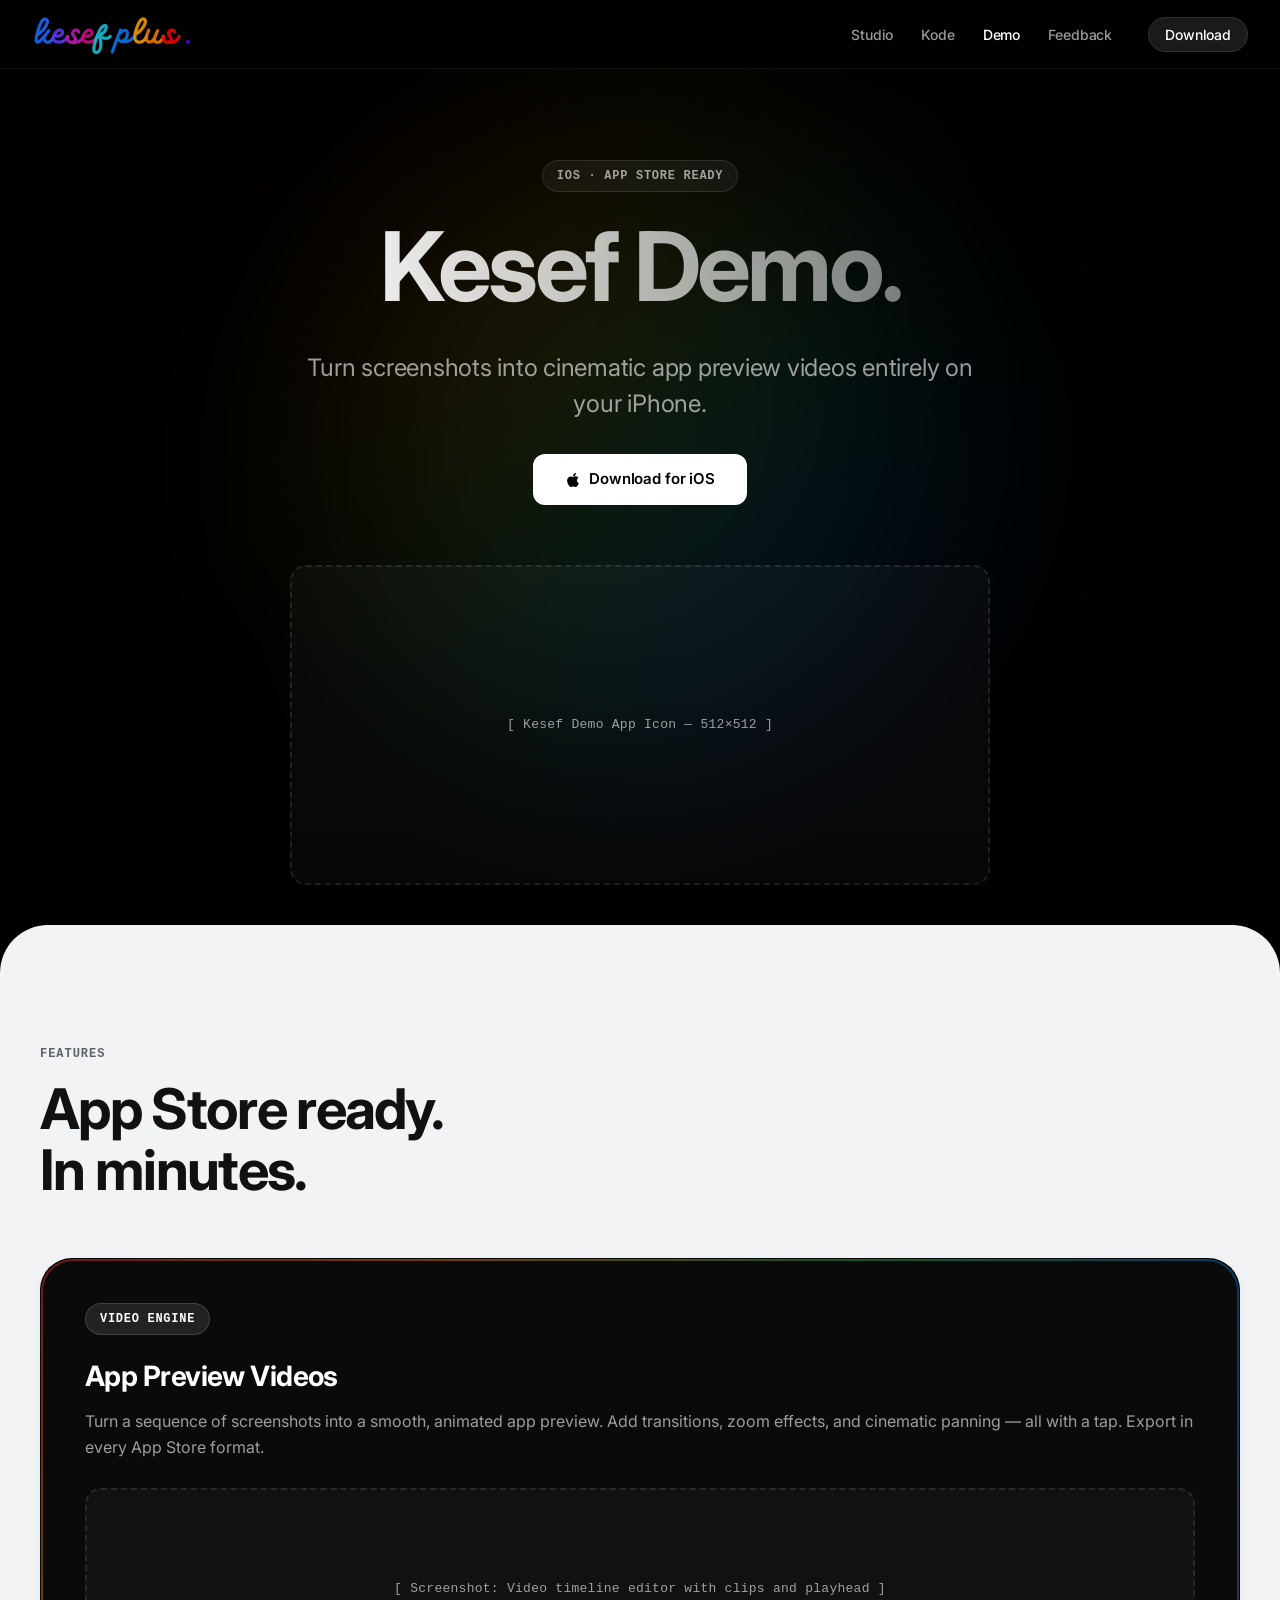
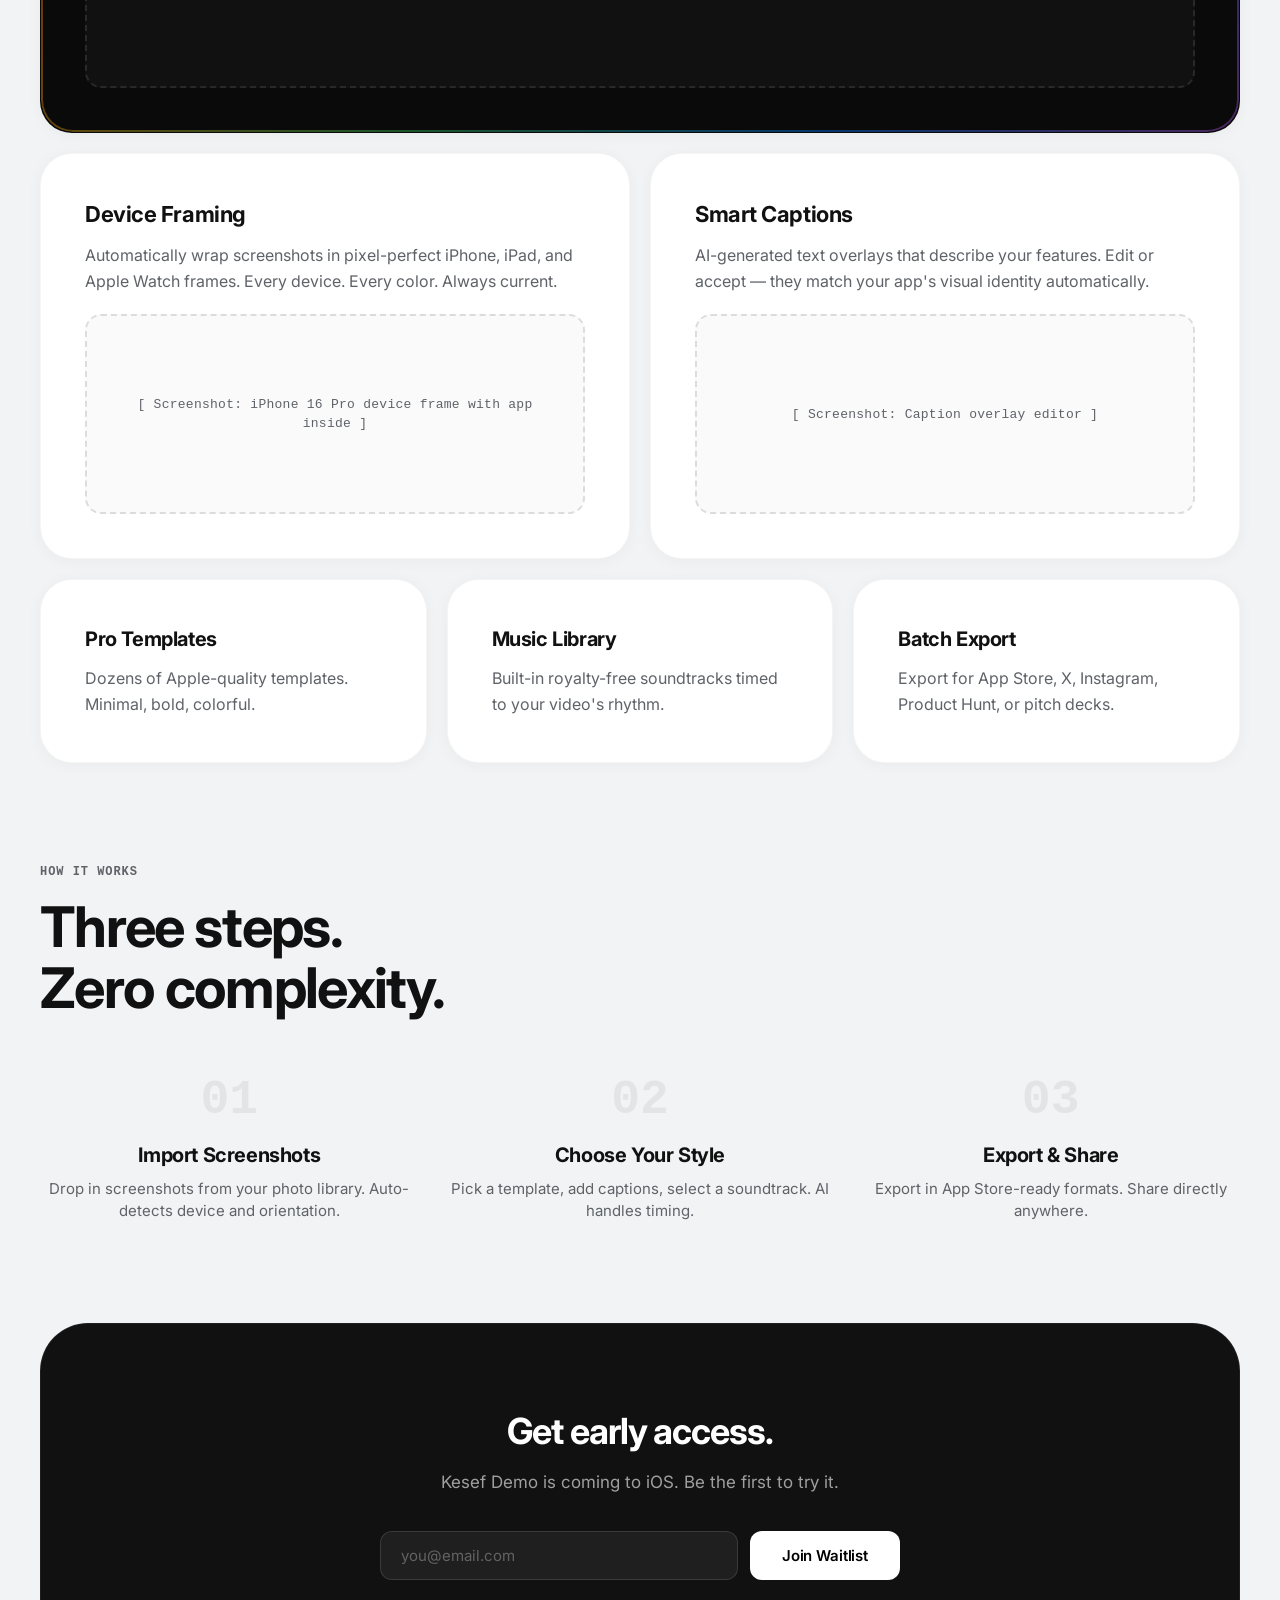
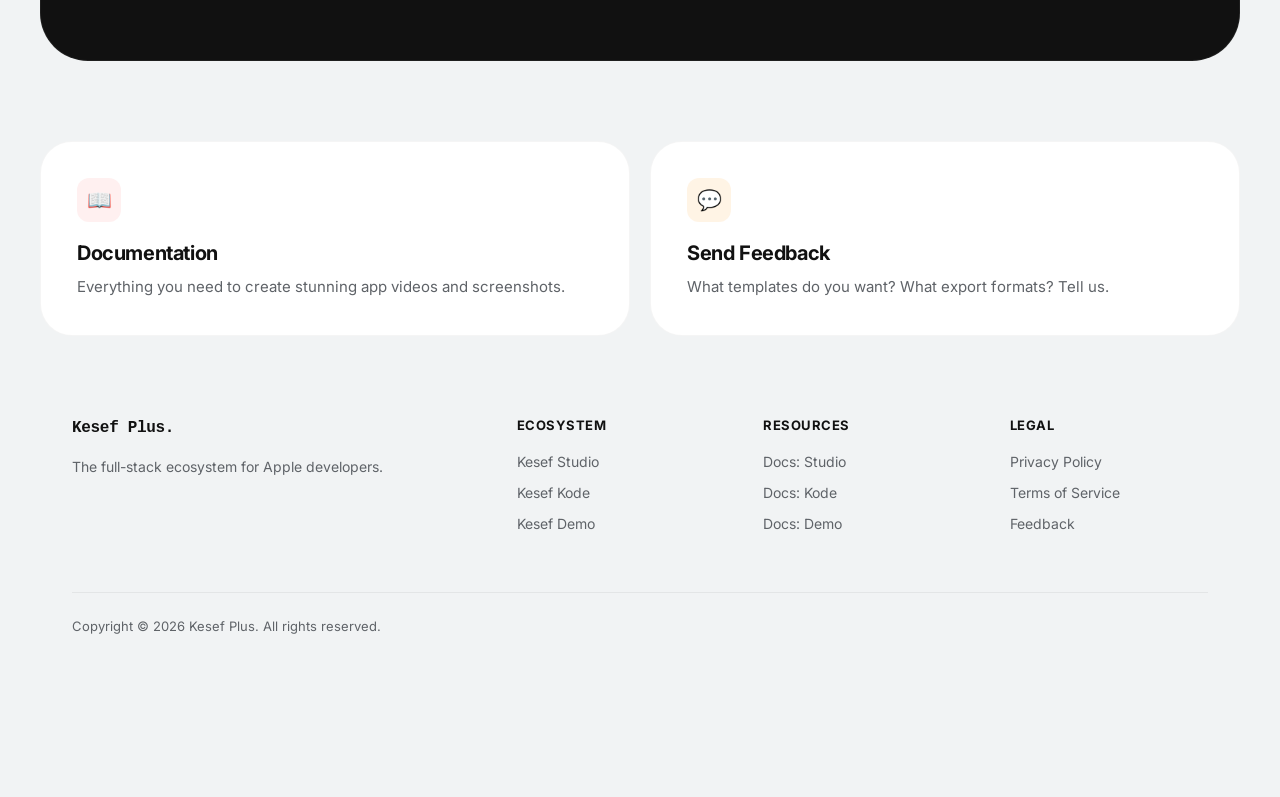
==== demo.html @ d9fb3b8f "Production release: Antigravity design system, mobile responsive, secure" ====
<!DOCTYPE html>
<html lang="en">
<head>
  <meta charset="UTF-8" />
  <meta name="viewport" content="width=device-width, initial-scale=1.0" />
  <title>Kesef Demo — Turn Screenshots into Cinematic App Videos</title>
  <meta name="description" content="Kesef Demo: Create stunning app preview videos and marketing assets from screenshots, entirely on your iPhone." />
  <link rel="preconnect" href="https://fonts.googleapis.com" />
  <link rel="preconnect" href="https://fonts.gstatic.com" crossorigin />
  <link href="https://fonts.googleapis.com/css2?family=Inter:wght@400;500;600;700&display=swap" rel="stylesheet" />
  <link rel="stylesheet" href="antigravity.css" />
</head>
<body>

  <div id="glow-container"><div id="glow-orb"></div></div>

  <nav class="ag-nav">
    <a href="index.html" class="ag-nav-logo" style="display:flex; align-items:center;">
      <img src="assets/logo-kesef-plus.png" alt="Kesef Plus" class="ag-logo-img" />
    </a>
    <ul class="ag-nav-links">
      <li><a href="studio.html">Studio</a></li>
      <li><a href="kode.html">Kode</a></li>
      <li><a href="demo.html" class="active">Demo</a></li>
      <li><a href="feedback.html">Feedback</a></li>
      <li><a href="download.html" class="ag-nav-pill">Download</a></li>
    </ul>
  </nav>

  <main>
    <section class="ag-hero">
      <div class="ag-hero-content">
        <div class="ag-badge">iOS · App Store Ready</div>
        <h1 class="ag-headline ag-shimmer-text">Kesef Demo.</h1>
        <h2 class="ag-subheadline mx-auto">Turn screenshots into cinematic app preview videos entirely on your iPhone.</h2>
        <a href="download.html" class="ag-btn" style="margin-top: 32px; display: inline-flex; align-items: center; text-decoration: none;">
          <svg viewBox="0 0 384 512" width="16" height="16" fill="currentColor" style="margin-right: 8px;"><path d="M318.7 268.7c-.2-36.7 16.4-64.4 50-84.8-18.8-26.9-47.2-41.7-84.7-44.6-35.5-2.8-74.3 20.7-88.5 20.7-15 0-49.4-19.7-76.4-19.7C63.3 141.2 4 184.8 4 273.5q0 39.3 14.4 81.2c12.8 36.7 59 126.7 107.2 125.2 25.2-.6 43-17.9 75.8-17.9 31.8 0 48.3 17.9 76.4 17.9 48.6-.7 90.4-82.5 102.6-119.3-65.2-30.7-61.7-90-61.7-91.9zm-56.6-164.2c27.3-32.4 24.8-61.9 24-72.5-24.1 1.4-52 16.4-67.9 34.9-17.5 19.8-27.8 44.3-25.6 71.9 26.1 2 49.9-11.4 69.5-34.3z"/></svg>
          Download for iOS
        </a>
        <div class="ag-placeholder ag-placeholder-dark ag-placeholder-lg" style="max-width: 700px; margin: 60px auto 0;">
          [ Kesef Demo App Icon — 512×512 ]
        </div>
      </div>
    </section>

    <div class="ag-section-wrapper">
      <div class="ag-layer">
        <div class="ag-container">

          <span class="ag-label" style="color: var(--ag-text-dark-secondary);">Features</span>
          <h2 class="ag-headline-md" style="color: var(--ag-text-dark-primary);">App Store ready.<br>In minutes.</h2>

          <div class="ag-bento-grid">
            <div class="ag-bento-card ag-bento-featured reveal">
              <div class="ag-badge ag-badge-dark" style="color:#fff; background:rgba(255,255,255,0.1); border-color:rgba(255,255,255,0.15); width:fit-content; margin-bottom:20px;">Video Engine</div>
              <h3 class="ag-card-title">App Preview Videos</h3>
              <p class="ag-card-desc">Turn a sequence of screenshots into a smooth, animated app preview. Add transitions, zoom effects, and cinematic panning — all with a tap. Export in every App Store format.</p>
              <div class="ag-placeholder ag-placeholder-dark" style="margin-top: 28px;">
                [ Screenshot: Video timeline editor with clips and playhead ]
              </div>
            </div>

            <div class="ag-bento-card ag-bento-half reveal stagger-1">
              <h3 class="ag-card-title" style="font-size: 22px;">Device Framing</h3>
              <p class="ag-card-desc">Automatically wrap screenshots in pixel-perfect iPhone, iPad, and Apple Watch frames. Every device. Every color. Always current.</p>
              <div class="ag-placeholder" style="margin-top: 20px;">
                [ Screenshot: iPhone 16 Pro device frame with app inside ]
              </div>
            </div>

            <div class="ag-bento-card ag-bento-half reveal stagger-2">
              <h3 class="ag-card-title" style="font-size: 22px;">Smart Captions</h3>
              <p class="ag-card-desc">AI-generated text overlays that describe your features. Edit or accept — they match your app's visual identity automatically.</p>
              <div class="ag-placeholder" style="margin-top: 20px;">
                [ Screenshot: Caption overlay editor ]
              </div>
            </div>

            <div class="ag-bento-card ag-bento-third reveal stagger-1">
              <h3 class="ag-card-title" style="font-size: 20px;">Pro Templates</h3>
              <p class="ag-card-desc">Dozens of Apple-quality templates. Minimal, bold, colorful.</p>
            </div>
            <div class="ag-bento-card ag-bento-third reveal stagger-2">
              <h3 class="ag-card-title" style="font-size: 20px;">Music Library</h3>
              <p class="ag-card-desc">Built-in royalty-free soundtracks timed to your video's rhythm.</p>
            </div>
            <div class="ag-bento-card ag-bento-third reveal stagger-3">
              <h3 class="ag-card-title" style="font-size: 20px;">Batch Export</h3>
              <p class="ag-card-desc">Export for App Store, X, Instagram, Product Hunt, or pitch decks.</p>
            </div>
          </div>

          <!-- Workflow Steps -->
          <div style="margin-top: 100px;" class="reveal">
            <span class="ag-label" style="color: var(--ag-text-dark-secondary);">How It Works</span>
            <h2 class="ag-headline-md" style="color: var(--ag-text-dark-primary);">Three steps.<br>Zero complexity.</h2>
            <div class="ag-steps">
              <div class="ag-step reveal stagger-1">
                <div class="ag-step-num">01</div>
                <h4>Import Screenshots</h4>
                <p>Drop in screenshots from your photo library. Auto-detects device and orientation.</p>
              </div>
              <div class="ag-step reveal stagger-2">
                <div class="ag-step-num">02</div>
                <h4>Choose Your Style</h4>
                <p>Pick a template, add captions, select a soundtrack. AI handles timing.</p>
              </div>
              <div class="ag-step reveal stagger-3">
                <div class="ag-step-num">03</div>
                <h4>Export & Share</h4>
                <p>Export in App Store-ready formats. Share directly anywhere.</p>
              </div>
            </div>
          </div>

          <!-- Early Access -->
          <div class="ag-early-access reveal">
            <h3>Get early access.</h3>
            <p>Kesef Demo is coming to iOS. Be the first to try it.</p>
            <form data-early-access="demo" class="ag-form-row">
              <input type="email" class="ag-input" placeholder="you@email.com" required />
              <button type="submit" class="ag-btn">Join Waitlist</button>
            </form>
            <div class="ag-form-success">You're on the list. We'll be in touch.</div>
            <div class="ag-form-error"></div>
          </div>

          <div class="ag-resource-grid reveal" style="margin-top: 80px;">
            <a href="docs-demo.html" class="ag-resource-card">
              <div class="ag-resource-icon" style="background: rgba(255,107,107,0.1); color: var(--ag-coral);">📖</div>
              <h4>Documentation</h4>
              <p>Everything you need to create stunning app videos and screenshots.</p>
            </a>
            <a href="feedback.html" class="ag-resource-card">
              <div class="ag-resource-icon" style="background: rgba(255,149,0,0.1); color: var(--ag-orange);">💬</div>
              <h4>Send Feedback</h4>
              <p>What templates do you want? What export formats? Tell us.</p>
            </a>
          </div>

          <footer class="ag-footer">
            <div class="ag-footer-grid">
              <div class="ag-footer-col ag-footer-brand">
                <h5 style="text-transform:none; letter-spacing:-0.02em; font-size:16px; font-family:var(--font-mono);">Kesef Plus.</h5>
                <p>The full-stack ecosystem for Apple developers.</p>
              </div>
              <div class="ag-footer-col"><h5>Ecosystem</h5><a href="studio.html">Kesef Studio</a><a href="kode.html">Kesef Kode</a><a href="demo.html">Kesef Demo</a></div>
              <div class="ag-footer-col"><h5>Resources</h5><a href="docs-studio.html">Docs: Studio</a><a href="docs-kode.html">Docs: Kode</a><a href="docs-demo.html">Docs: Demo</a></div>
              <div class="ag-footer-col"><h5>Legal</h5><a href="privacy-policy.html">Privacy Policy</a><a href="terms-of-service.html">Terms of Service</a><a href="feedback.html">Feedback</a></div>
            </div>
            <div class="ag-footer-bottom">Copyright © 2026 Kesef Plus. All rights reserved.</div>
          </footer>

        </div>
      </div>
    </div>
  </main>

  <script src="antigravity-app.js" defer></script>
</body>
</html>
---- antigravity.css ----
/* ============================================================
   KESEF PLUS — ANTIGRAVITY THEME (FULL SYSTEM)
   ============================================================ */

:root {
  --ag-black: #000000;
  --ag-dark-1: #0a0a0a;
  --ag-dark-2: #111111;
  --ag-dark-3: #1a1a1a;
  --ag-light-bg: #f1f3f4;
  --ag-white: #ffffff;
  --ag-text-primary: #ffffff;
  --ag-text-secondary: rgba(255, 255, 255, 0.6);
  --ag-text-dark-primary: #111111;
  --ag-text-dark-secondary: #5f6368;
  --ag-spectrum: linear-gradient(135deg, #FF3B30, #FF9500, #34C759, #007AFF, #AF52DE);
  --ag-green: #34C759;
  --ag-purple: #AF52DE;
  --ag-coral: #FF6B6B;
  --ag-blue: #007AFF;
  --ag-orange: #FF9500;
  --radius-xl: 48px;
  --radius-lg: 32px;
  --radius-md: 16px;
  --radius-sm: 8px;
  --font-sans: 'Inter', system-ui, -apple-system, BlinkMacSystemFont, sans-serif;
  --font-mono: 'SF Mono', 'Roboto Mono', Menlo, monospace;
}

*, *::before, *::after { box-sizing: border-box; margin: 0; padding: 0; }

html { scroll-behavior: smooth; }

body {
  font-family: var(--font-sans);
  background-color: var(--ag-black);
  color: var(--ag-text-primary);
  line-height: 1.5;
  overflow-x: hidden;
  -webkit-font-smoothing: antialiased;
  -moz-osx-font-smoothing: grayscale;
}

/* ─── GLOW ORB ───────────────────────────────────────────── */
#glow-container { position: fixed; inset: 0; pointer-events: none; z-index: 0; overflow: hidden; }
#glow-orb {
  position: absolute; width: 600px; height: 600px; border-radius: 50%;
  background: var(--ag-spectrum); filter: blur(120px); opacity: 0.15;
  transform: translate(-50%, -50%); transition: opacity 0.5s ease; will-change: transform;
}

/* ─── GLOBAL NAV ─────────────────────────────────────────── */
.ag-nav {
  position: fixed; top: 0; left: 0; right: 0; z-index: 100;
  padding: 20px 32px; display: flex; justify-content: space-between; align-items: center;
  background: rgba(0,0,0,0.6); backdrop-filter: blur(20px) saturate(180%);
  -webkit-backdrop-filter: blur(20px) saturate(180%);
  border-bottom: 1px solid rgba(255,255,255,0.06);
}
@media (max-width: 768px) {
  .ag-nav { flex-direction: row; padding: 12px 16px; gap: 24px; }
}
.ag-nav-logo {
  color: white; text-decoration: none; font-weight: 700;
  font-family: var(--font-mono); letter-spacing: -0.02em; font-size: 16px;
  flex-shrink: 0;
}
.ag-logo-img {
  height: 28px; width: auto; transform: scale(3.2); transform-origin: left center;
  transition: transform 0.3s ease;
}
@media (max-width: 768px) {
  .ag-logo-img { transform: scale(2.0); }
}
.ag-nav-links { display: flex; gap: 28px; list-style: none; }
@media (max-width: 768px) {
  .ag-nav-links { 
    width: auto; flex: 1; overflow-x: auto; justify-content: flex-start; 
    padding-bottom: 4px; gap: 20px; 
    -ms-overflow-style: none; scrollbar-width: none; 
  }
  .ag-nav-links::-webkit-scrollbar { display: none; }
}
.ag-nav-links a {
  color: rgba(255,255,255,0.6); text-decoration: none; font-size: 14px;
  font-weight: 500; transition: color 0.2s; letter-spacing: -0.01em;
}
.ag-nav-links a:hover, .ag-nav-links a.active { color: #fff; }
.ag-nav-pill {
  background: rgba(255,255,255,0.1); border-radius: 100px;
  padding: 8px 16px; border: 1px solid rgba(255,255,255,0.1);
  color: #fff !important; margin-left: 8px; transition: background 0.2s, transform 0.2s;
}
.ag-nav-pill:hover {
  background: rgba(255,255,255,0.2); transform: scale(1.02);
}

/* ─── TYPOGRAPHY ─────────────────────────────────────────── */
.ag-headline {
  font-size: clamp(48px, 8vw, 96px); font-weight: 700;
  letter-spacing: -0.04em; line-height: 1.05; margin-bottom: 24px;
}
.ag-headline-md {
  font-size: clamp(32px, 5vw, 56px); font-weight: 700;
  letter-spacing: -0.03em; line-height: 1.1; margin-bottom: 20px;
}
.ag-subheadline {
  font-size: clamp(18px, 2.5vw, 24px); font-weight: 400;
  color: var(--ag-text-secondary); letter-spacing: -0.01em; max-width: 700px;
}
.ag-body { font-size: 17px; line-height: 1.7; color: var(--ag-text-secondary); max-width: 640px; }
.ag-label {
  font-family: var(--font-mono); font-size: 12px; font-weight: 600;
  letter-spacing: 0.08em; text-transform: uppercase; color: var(--ag-text-secondary);
  margin-bottom: 16px; display: block;
}

/* ─── SHIMMER TEXT ────────────────────────────────────────── */
.ag-shimmer-text {
  background: linear-gradient(90deg, #fff 0%, rgba(255,255,255,0.4) 50%, #fff 100%);
  background-size: 200% auto; color: transparent;
  -webkit-background-clip: text; background-clip: text;
  animation: shimmer 4s linear infinite;
  padding-bottom: 0.1em;
}

/* ─── TYPEWRITER ─────────────────────────────────────────── */
.ag-typewriter { overflow: hidden; white-space: nowrap; border-right: 2px solid rgba(255,255,255,0.6); width: 0; }
.ag-typewriter.typing { animation: typewriter 2s steps(40) forwards, blink 0.7s step-end infinite; }
.ag-typewriter.done { border-right: none; }

/* ─── HERO ───────────────────────────────────────────────── */
.ag-hero {
  position: relative; min-height: 100vh; display: flex; flex-direction: column;
  justify-content: center; align-items: center; text-align: center;
  padding: 160px 24px 120px; z-index: 10;
}
@media (max-width: 768px) {
  .ag-hero { padding: 120px 20px 80px; min-height: 80vh; }
}
.ag-hero-content {
  position: relative; z-index: 2; opacity: 0; transform: translateY(30px);
  animation: slideUpFade 1s cubic-bezier(0.16, 1, 0.3, 1) 0.2s forwards;
}

/* ─── BADGE ──────────────────────────────────────────────── */
.ag-badge {
  font-family: var(--font-mono); font-size: 12px; font-weight: 600;
  letter-spacing: 0.06em; text-transform: uppercase; padding: 6px 14px;
  border-radius: 100px; background: rgba(255,255,255,0.05);
  border: 1px solid rgba(255,255,255,0.1); display: inline-block;
  margin-bottom: 24px; color: var(--ag-text-secondary); backdrop-filter: blur(10px);
}
.ag-badge-dark {
  background: rgba(0,0,0,0.05); border-color: rgba(0,0,0,0.1);
  color: var(--ag-text-dark-secondary);
}

/* ─── SCROLLING LAYERS ───────────────────────────────────── */
.ag-section-wrapper { position: relative; z-index: 20; }
.ag-layer {
  position: relative; background: var(--ag-light-bg);
  border-radius: var(--radius-xl) var(--radius-xl) 0 0;
  padding: 120px 24px; color: var(--ag-text-dark-primary);
  box-shadow: 0 -20px 60px rgba(0,0,0,0.5); margin-top: -80px; min-height: 60vh;
}
@media (max-width: 768px) {
  .ag-layer { padding: 60px 20px; border-radius: var(--radius-lg) var(--radius-lg) 0 0; margin-top: -40px; }
}
.ag-container { max-width: 1200px; margin: 0 auto; }

/* ─── BENTO GRID ─────────────────────────────────────────── */
.ag-bento-grid { display: grid; grid-template-columns: repeat(12, 1fr); gap: 20px; margin-top: 56px; }
.ag-bento-card {
  background: var(--ag-white); border-radius: var(--radius-lg); padding: 44px;
  display: flex; flex-direction: column; position: relative; overflow: hidden;
  transition: transform 0.4s cubic-bezier(0.16,1,0.3,1), box-shadow 0.4s ease;
  box-shadow: 0 2px 16px rgba(0,0,0,0.04); border: 1px solid rgba(0,0,0,0.04);
}
.ag-bento-card:hover { transform: translateY(-6px); box-shadow: 0 16px 40px rgba(0,0,0,0.08); }
.ag-bento-featured {
  grid-column: span 12; background: var(--ag-dark-1); color: var(--ag-text-primary);
}
.ag-bento-featured::before {
  content: ''; position: absolute; inset: 0; border-radius: var(--radius-lg);
  padding: 2px; background: var(--ag-spectrum);
  -webkit-mask: linear-gradient(#fff 0 0) content-box, linear-gradient(#fff 0 0);
  -webkit-mask-composite: xor; mask-composite: exclude;
  pointer-events: none; opacity: 0.4; transition: opacity 0.4s ease;
}
.ag-bento-featured:hover::before { opacity: 1; }
.ag-bento-half { grid-column: span 6; }
.ag-bento-third { grid-column: span 4; }
@media (max-width: 900px) { .ag-bento-half, .ag-bento-third { grid-column: span 12; } }
.ag-card-title { font-size: 28px; font-weight: 700; letter-spacing: -0.02em; margin-bottom: 12px; }
.ag-card-desc { font-size: 16px; color: var(--ag-text-dark-secondary); line-height: 1.6; }
.ag-bento-featured .ag-card-desc { color: var(--ag-text-secondary); }

/* ─── IMAGE PLACEHOLDERS ─────────────────────────────────── */
.ag-placeholder {
  display: flex; align-items: center; justify-content: center;
  border: 2px dashed rgba(0,0,0,0.12); border-radius: var(--radius-md);
  background: rgba(0,0,0,0.02); min-height: 200px; margin-top: 24px;
  font-family: var(--font-mono); font-size: 13px; color: var(--ag-text-dark-secondary);
  letter-spacing: 0.02em; padding: 24px; text-align: center;
}
.ag-placeholder-dark {
  border-color: rgba(255,255,255,0.1); background: rgba(255,255,255,0.03);
  color: var(--ag-text-secondary);
}
.ag-placeholder-lg { min-height: 320px; }
.ag-placeholder-sm { min-height: 120px; }

/* ─── TECH SECTION (TERMINAL) ────────────────────────────── */
.ag-tech-section {
  background: var(--ag-dark-2); border-radius: var(--radius-xl);
  padding: 72px 44px; margin-top: 100px; color: var(--ag-text-primary);
  font-family: var(--font-mono);
}
.ag-terminal-header { display: flex; gap: 8px; margin-bottom: 28px; }
.ag-dot { width: 12px; height: 12px; border-radius: 50%; }
.ag-dot.red { background: #FF3B30; }
.ag-dot.yellow { background: #FFCC00; }
.ag-dot.green { background: #34C759; }
.ag-tech-grid { display: grid; grid-template-columns: repeat(3, 1fr); gap: 28px; }
@media (max-width: 768px) { .ag-tech-grid { grid-template-columns: 1fr; } }
.ag-tech-item h4 { font-size: 13px; color: var(--ag-green); margin-bottom: 10px; }
.ag-tech-item p { font-size: 14px; color: var(--ag-text-secondary); line-height: 1.6; font-family: var(--font-sans); }

/* ─── EARLY ACCESS FORM ──────────────────────────────────── */
.ag-early-access {
  background: var(--ag-dark-2); border-radius: var(--radius-xl);
  padding: 80px 44px; margin-top: 100px; text-align: center;
  border: 1px solid rgba(255,255,255,0.06);
}
.ag-early-access h3 { font-size: 36px; font-weight: 700; letter-spacing: -0.03em; color: #fff; margin-bottom: 12px; }
.ag-early-access p { font-size: 17px; color: var(--ag-text-secondary); margin-bottom: 36px; max-width: 500px; margin-inline: auto; }
.ag-form-row {
  display: flex; gap: 12px; max-width: 520px; margin: 0 auto;
  flex-wrap: wrap; justify-content: center;
}
.ag-input {
  flex: 1; min-width: 240px; padding: 14px 20px; border-radius: 12px;
  border: 1px solid rgba(255,255,255,0.12); background: rgba(255,255,255,0.06);
  color: #fff; font-size: 15px; font-family: var(--font-sans);
  outline: none; transition: border-color 0.2s, background 0.2s;
}
.ag-input::placeholder { color: rgba(255,255,255,0.3); }
.ag-input:focus { border-color: rgba(255,255,255,0.3); background: rgba(255,255,255,0.1); }
.ag-btn {
  padding: 14px 32px; border-radius: 12px; border: none;
  background: #fff; color: #000; font-size: 15px; font-weight: 600;
  font-family: var(--font-sans); cursor: pointer; transition: all 0.2s;
  letter-spacing: -0.01em; white-space: nowrap;
}
.ag-btn:hover { background: #e8e8e8; transform: translateY(-1px); }
.ag-btn:active { transform: translateY(0); }
.ag-btn-outline {
  background: transparent; color: #fff;
  border: 1px solid rgba(255,255,255,0.2);
}
.ag-btn-outline:hover { background: rgba(255,255,255,0.08); border-color: rgba(255,255,255,0.4); }
.ag-form-success {
  display: none; color: var(--ag-green); font-weight: 600;
  font-size: 15px; margin-top: 16px;
}
.ag-form-success.visible { display: block; animation: slideUpFade 0.5s ease forwards; }
.ag-form-error { display: none; color: var(--ag-coral); font-size: 14px; margin-top: 12px; }
.ag-form-error.visible { display: block; }

/* ─── RESOURCE CARDS (Docs / Feedback links) ─────────────── */
.ag-resource-grid { display: grid; grid-template-columns: repeat(auto-fit, minmax(280px, 1fr)); gap: 20px; margin-top: 56px; }
.ag-resource-card {
  background: var(--ag-white); border-radius: var(--radius-lg); padding: 36px;
  text-decoration: none; color: inherit; border: 1px solid rgba(0,0,0,0.04);
  transition: transform 0.3s ease, box-shadow 0.3s ease;
}
.ag-resource-card:hover { transform: translateY(-4px); box-shadow: 0 12px 32px rgba(0,0,0,0.06); }
.ag-resource-card h4 { font-size: 20px; font-weight: 700; letter-spacing: -0.02em; margin-bottom: 8px; color: var(--ag-text-dark-primary); }
.ag-resource-card p { font-size: 15px; color: var(--ag-text-dark-secondary); line-height: 1.5; }
.ag-resource-icon {
  width: 44px; height: 44px; border-radius: 12px; display: flex;
  align-items: center; justify-content: center; margin-bottom: 16px; font-size: 20px;
}

/* ─── CODE SPLIT (Kode page) ─────────────────────────────── */
.ag-code-split {
  display: grid; grid-template-columns: 1fr 1fr; gap: 2px;
  background: rgba(255,255,255,0.06); border-radius: var(--radius-lg);
  overflow: hidden; margin-top: 60px;
}
@media (max-width: 768px) { .ag-code-split { grid-template-columns: 1fr; } }
.ag-code-panel {
  background: var(--ag-dark-2); padding: 32px;
  font-family: var(--font-mono); font-size: 13px; line-height: 1.8;
  color: var(--ag-text-secondary);
}
.ag-code-panel-header {
  font-size: 11px; font-weight: 600; letter-spacing: 0.06em;
  text-transform: uppercase; color: rgba(255,255,255,0.3);
  margin-bottom: 20px; padding-bottom: 12px;
  border-bottom: 1px solid rgba(255,255,255,0.06);
}
.ag-code-panel .kw { color: #FF79C6; }
.ag-code-panel .ty { color: #8BE9FD; }
.ag-code-panel .st { color: #F1FA8C; }
.ag-code-panel .cm { color: rgba(255,255,255,0.3); }

/* ─── STEPS (Workflow) ───────────────────────────────────── */
.ag-steps { display: grid; grid-template-columns: repeat(3, 1fr); gap: 32px; margin-top: 56px; }
@media (max-width: 768px) { .ag-steps { grid-template-columns: 1fr; } }
.ag-step { text-align: center; }
.ag-step-num {
  font-family: var(--font-mono); font-size: 48px; font-weight: 700;
  color: rgba(0,0,0,0.06); margin-bottom: 16px; line-height: 1;
}
.ag-step h4 { font-size: 20px; font-weight: 700; letter-spacing: -0.02em; margin-bottom: 8px; }
.ag-step p { font-size: 15px; color: var(--ag-text-dark-secondary); line-height: 1.5; }

/* ─── FOOTER ─────────────────────────────────────────────── */
.ag-footer {
  padding: 80px 32px 40px; color: var(--ag-text-dark-secondary); font-size: 14px;
  max-width: 1200px; margin: 0 auto;
}
.ag-footer-grid { display: grid; grid-template-columns: 2fr repeat(3, 1fr); gap: 48px; margin-bottom: 48px; }
@media (max-width: 768px) { 
  .ag-footer-grid { grid-template-columns: 1fr; gap: 32px; } 
  .ag-footer { padding: 60px 20px 30px; } 
}
.ag-footer-col h5 {
  font-size: 13px; font-weight: 700; letter-spacing: 0.04em;
  text-transform: uppercase; color: var(--ag-text-dark-primary); margin-bottom: 16px;
}
.ag-footer-col a {
  display: block; color: var(--ag-text-dark-secondary); text-decoration: none;
  font-size: 14px; margin-bottom: 10px; transition: color 0.2s;
}
.ag-footer-col a:hover { color: var(--ag-text-dark-primary); }
.ag-footer-brand p { font-size: 14px; color: var(--ag-text-dark-secondary); margin-top: 8px; line-height: 1.5; }
.ag-footer-bottom {
  border-top: 1px solid rgba(0,0,0,0.06); padding-top: 24px;
  font-size: 13px; color: var(--ag-text-dark-secondary);
}

/* ─── LEGAL PAGES ────────────────────────────────────────── */
.ag-legal-content { max-width: 760px; margin: 0 auto; padding: 80px 24px; }
.ag-legal-content h1 {
  font-size: clamp(32px, 5vw, 48px); font-weight: 700; letter-spacing: -0.03em;
  margin-bottom: 8px;
}
.ag-legal-date { font-size: 14px; color: var(--ag-text-secondary); margin-bottom: 48px; }
.ag-legal-content h2 { font-size: 22px; font-weight: 700; margin: 48px 0 16px; }
.ag-legal-content h3 { font-size: 17px; font-weight: 600; margin: 28px 0 10px; }
.ag-legal-content p { font-size: 15px; color: var(--ag-text-secondary); margin-bottom: 16px; line-height: 1.7; }
.ag-legal-content ul, .ag-legal-content ol { margin: 12px 0 20px 20px; font-size: 15px; color: var(--ag-text-secondary); }
.ag-legal-content li { margin-bottom: 8px; }
.ag-legal-content a { color: var(--ag-blue); text-decoration: none; }
.ag-legal-content a:hover { text-decoration: underline; }
.ag-legal-content table { width: 100%; border-collapse: collapse; margin: 16px 0 24px; font-size: 14px; }
.ag-legal-content table th, .ag-legal-content table td {
  border: 1px solid rgba(255,255,255,0.08); padding: 12px 16px; text-align: left;
}
.ag-legal-content table th { background: rgba(255,255,255,0.04); font-weight: 600; color: #fff; }
.ag-legal-content table td { color: var(--ag-text-secondary); }
.ag-legal-footer {
  text-align: center; padding: 24px; border-top: 1px solid rgba(255,255,255,0.06);
  font-size: 12px; color: var(--ag-text-secondary);
}
.ag-legal-footer a { color: var(--ag-blue); text-decoration: none; }

/* ─── FEEDBACK PAGE ──────────────────────────────────────── */
.ag-feedback-form { max-width: 600px; margin: 0 auto; }
.ag-field { margin-bottom: 20px; }
.ag-field label {
  display: block; font-size: 14px; font-weight: 600; color: var(--ag-text-secondary);
  margin-bottom: 8px; letter-spacing: -0.01em;
}
.ag-select, .ag-textarea {
  width: 100%; padding: 14px 16px; border-radius: 12px;
  border: 1px solid rgba(255,255,255,0.12); background: rgba(255,255,255,0.06);
  color: #fff; font-size: 15px; font-family: var(--font-sans); outline: none;
  transition: border-color 0.2s;
}
.ag-select:focus, .ag-textarea:focus { border-color: rgba(255,255,255,0.3); }
.ag-textarea { min-height: 140px; resize: vertical; }
.ag-select { appearance: none; cursor: pointer; }

/* ─── DOCS PAGE ──────────────────────────────────────────── */
.ag-docs-nav {
  display: flex; gap: 8px; flex-wrap: wrap; margin-bottom: 48px;
  padding-bottom: 24px; border-bottom: 1px solid rgba(255,255,255,0.06);
}
.ag-docs-nav a {
  padding: 8px 16px; border-radius: 8px; font-size: 14px; font-weight: 500;
  color: var(--ag-text-secondary); text-decoration: none;
  border: 1px solid rgba(255,255,255,0.08); transition: all 0.2s;
}
.ag-docs-nav a:hover, .ag-docs-nav a.active { color: #fff; border-color: rgba(255,255,255,0.2); background: rgba(255,255,255,0.06); }
.ag-docs-section { margin-bottom: 64px; }
.ag-docs-section h2 { font-size: 28px; font-weight: 700; letter-spacing: -0.02em; margin-bottom: 16px; }
.ag-docs-section h3 { font-size: 18px; font-weight: 600; margin: 24px 0 8px; color: var(--ag-text-primary); }
.ag-docs-section p { font-size: 15px; color: var(--ag-text-secondary); line-height: 1.7; margin-bottom: 12px; }
.ag-docs-section code {
  font-family: var(--font-mono); font-size: 13px; background: rgba(255,255,255,0.06);
  padding: 2px 8px; border-radius: 4px;
}

/* ─── ANIMATIONS ─────────────────────────────────────────── */
@keyframes slideUpFade {
  0% { opacity: 0; transform: translateY(40px); }
  100% { opacity: 1; transform: translateY(0); }
}
@keyframes shimmer { to { background-position: 200% center; } }
@keyframes typewriter { from { width: 0; } to { width: 100%; } }
@keyframes blink { 50% { border-color: transparent; } }

.reveal { opacity: 0; transform: translateY(24px); transition: opacity 0.7s cubic-bezier(0.16,1,0.3,1), transform 0.7s cubic-bezier(0.16,1,0.3,1); }
.reveal.active { opacity: 1; transform: translateY(0); }
.stagger-1 { transition-delay: 0.1s; }
.stagger-2 { transition-delay: 0.2s; }
.stagger-3 { transition-delay: 0.3s; }
.stagger-4 { transition-delay: 0.4s; }

/* ─── UTILITIES ──────────────────────────────────────────── */
.text-center { text-align: center; }
.mx-auto { margin-inline: auto; }
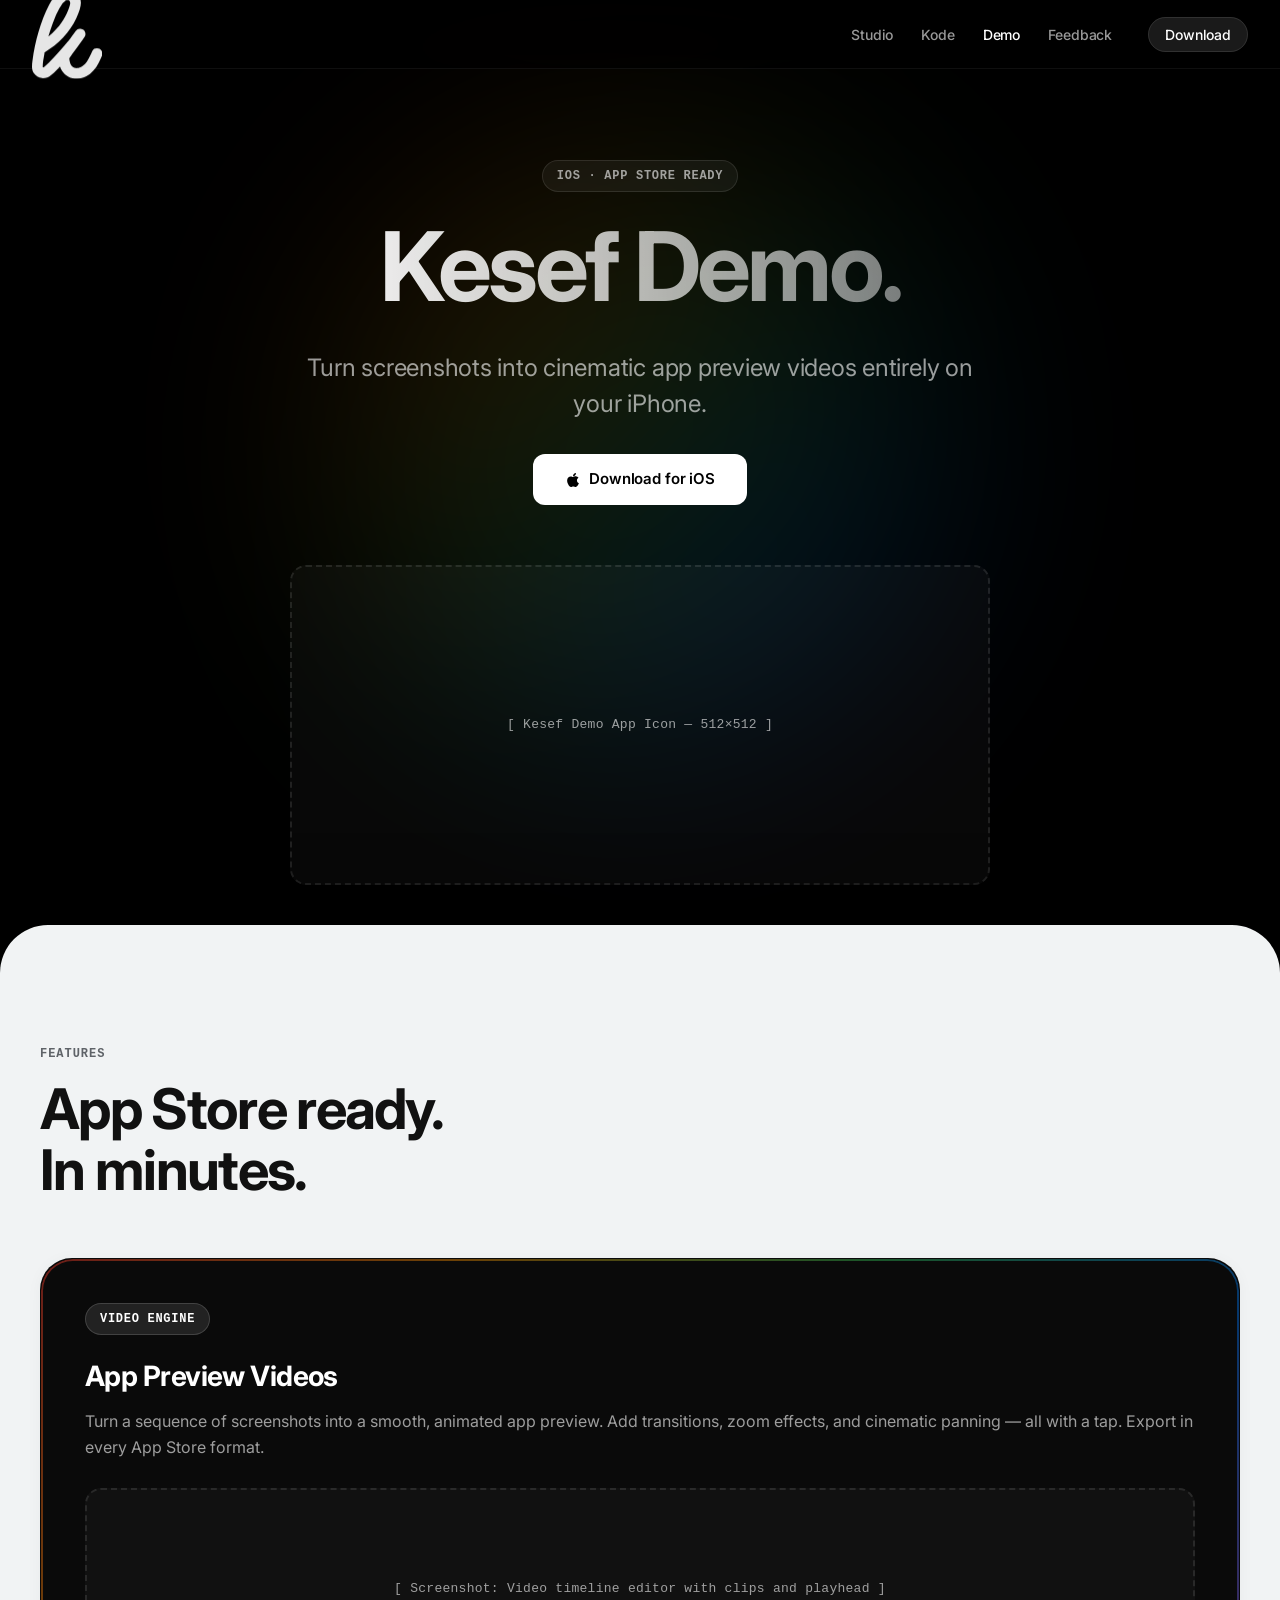
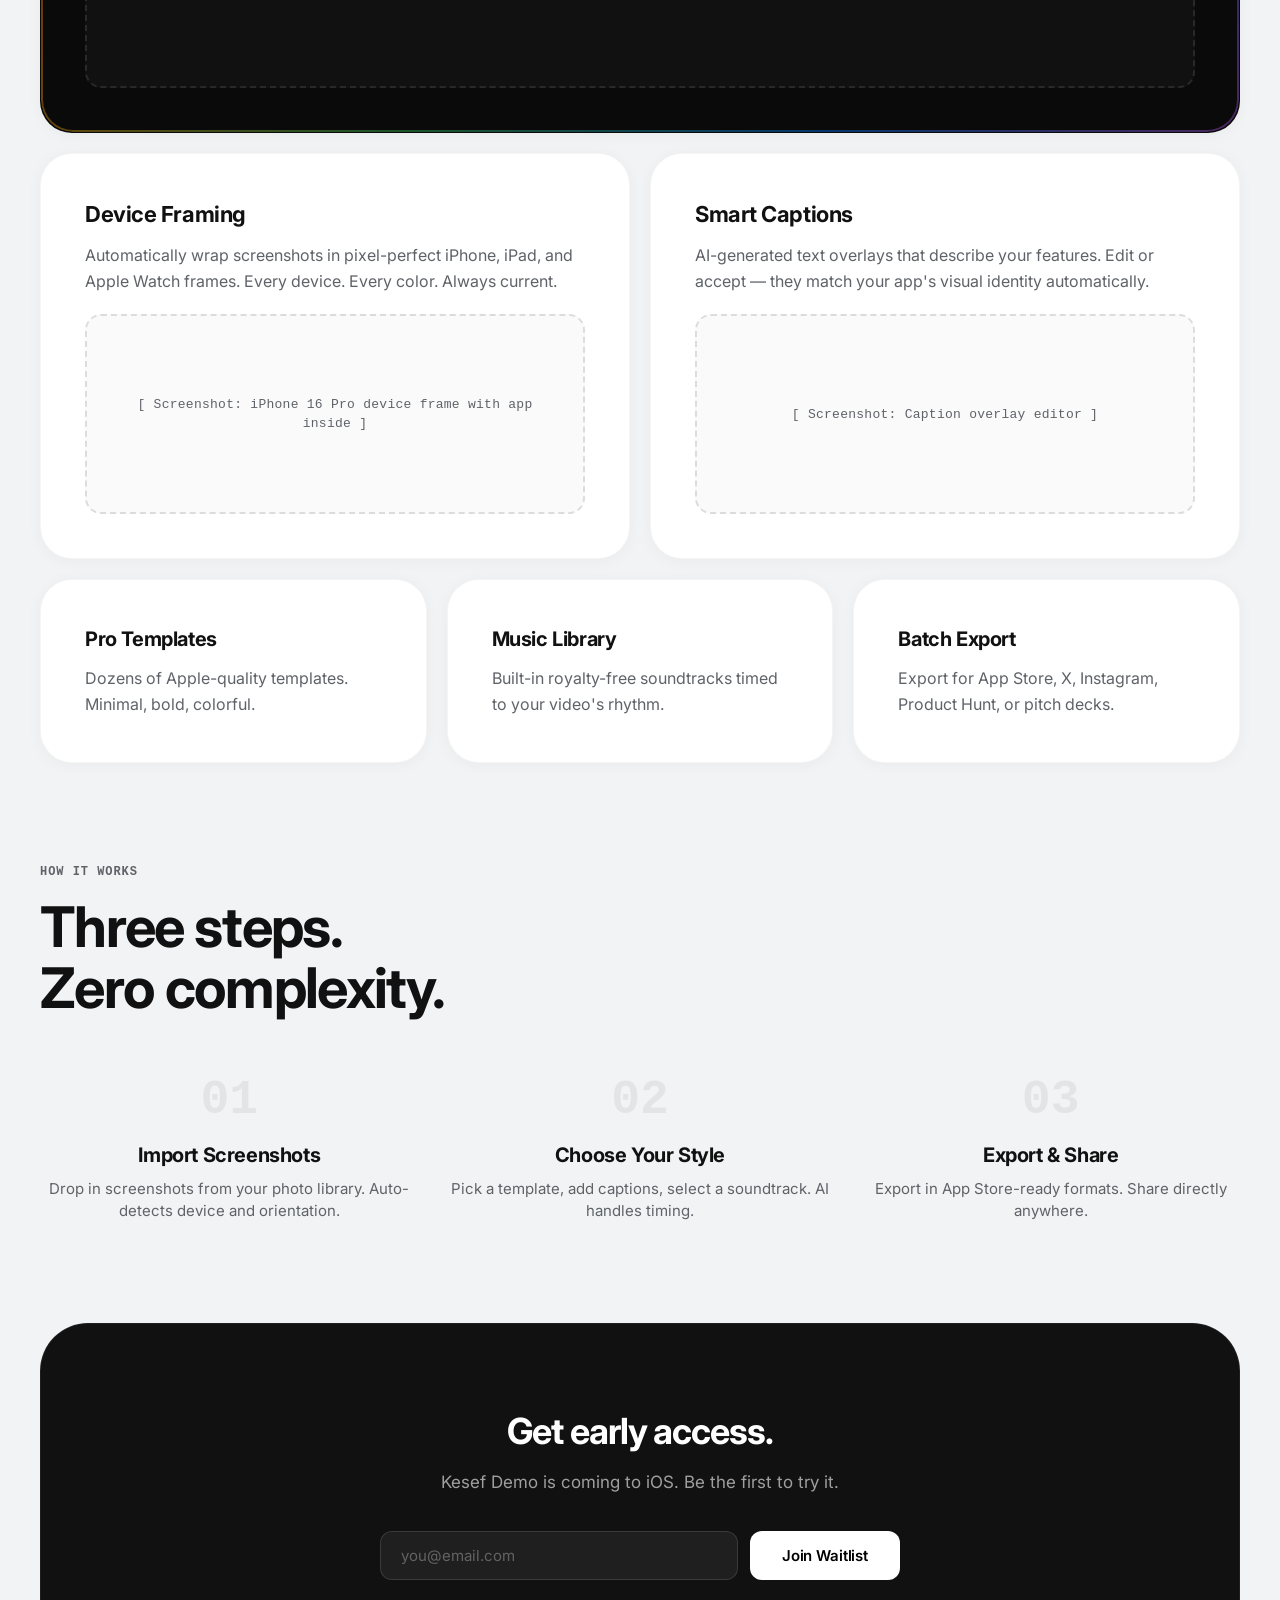
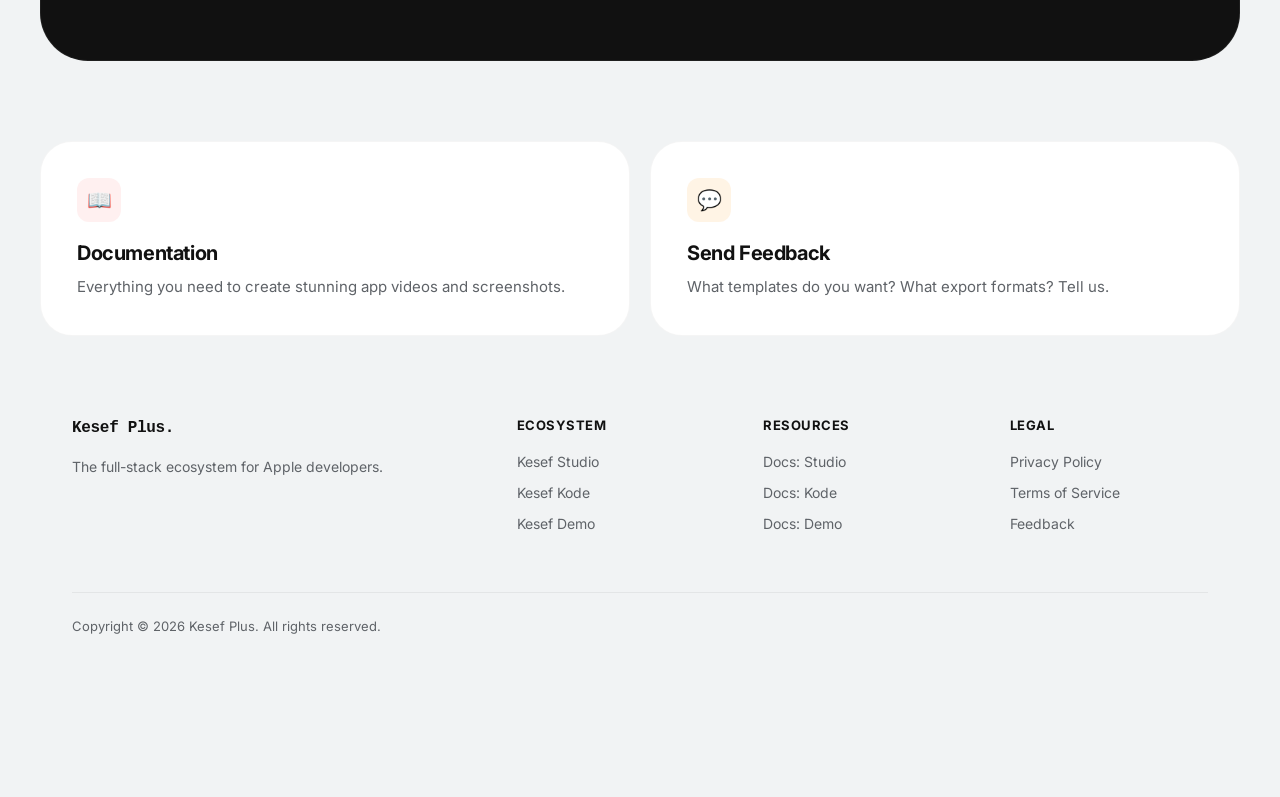
==== commit e4e45625: "chore: replace logo with k.svg across all pages" ====
--- a/demo.html
+++ b/demo.html
@@ -16,7 +16,7 @@
 
   <nav class="ag-nav">
     <a href="index.html" class="ag-nav-logo" style="display:flex; align-items:center;">
-      <img src="assets/logo-kesef-plus.png" alt="Kesef Plus" class="ag-logo-img" />
+      <img src="assets/k.svg" alt="Kesef Plus" class="ag-logo-img" />
     </a>
     <ul class="ag-nav-links">
       <li><a href="studio.html">Studio</a></li>
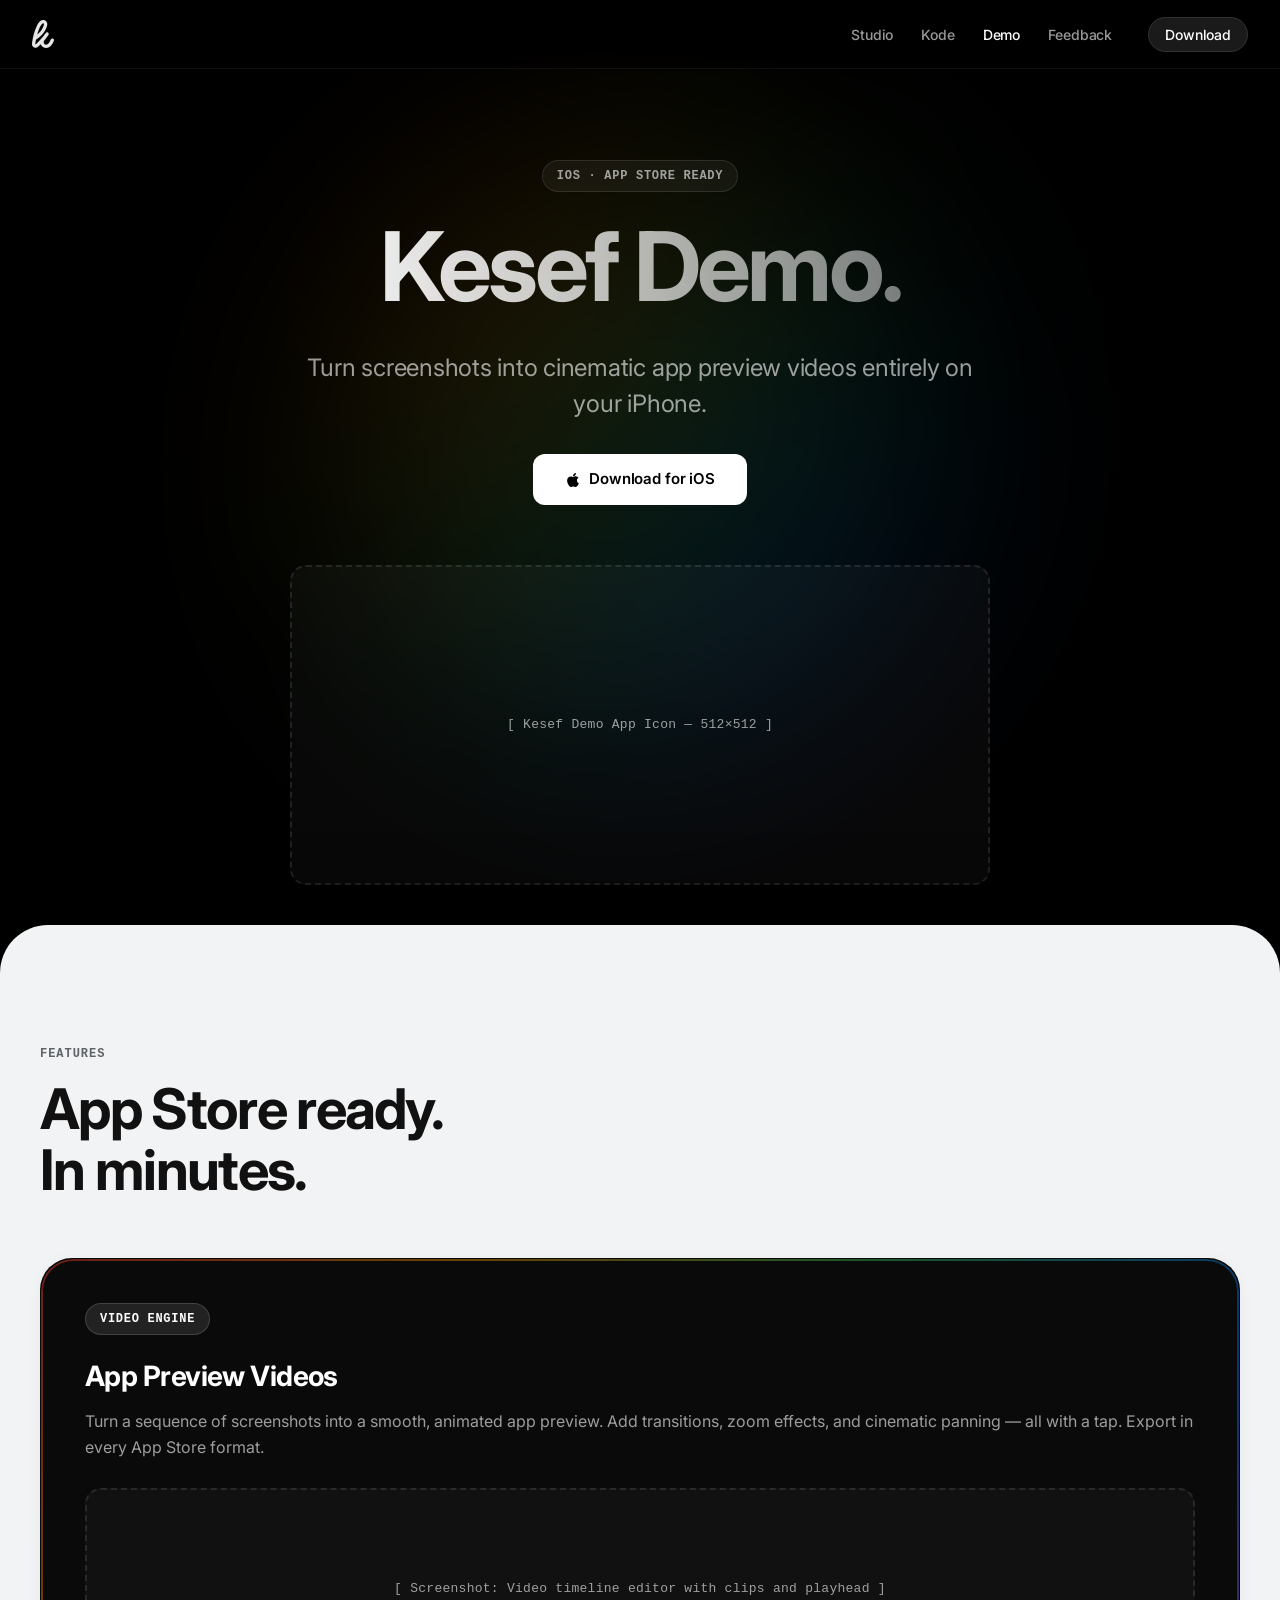
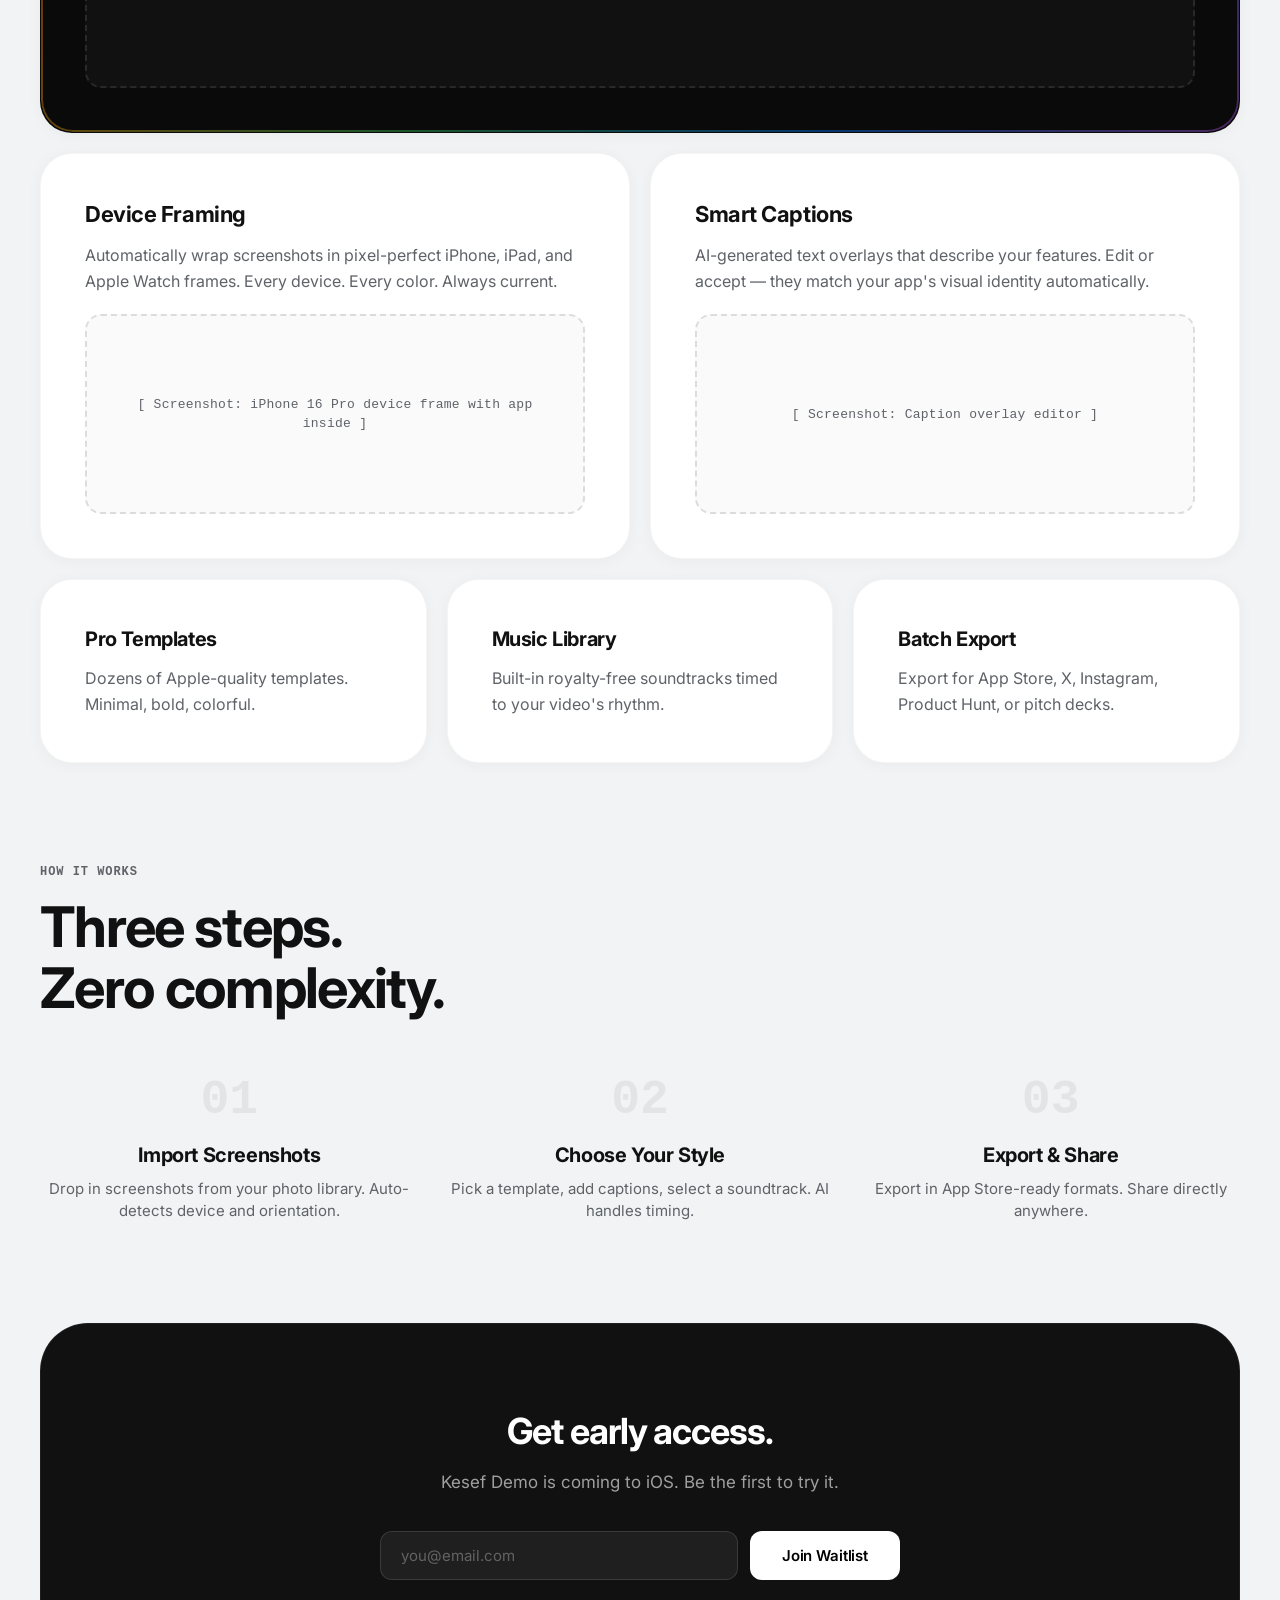
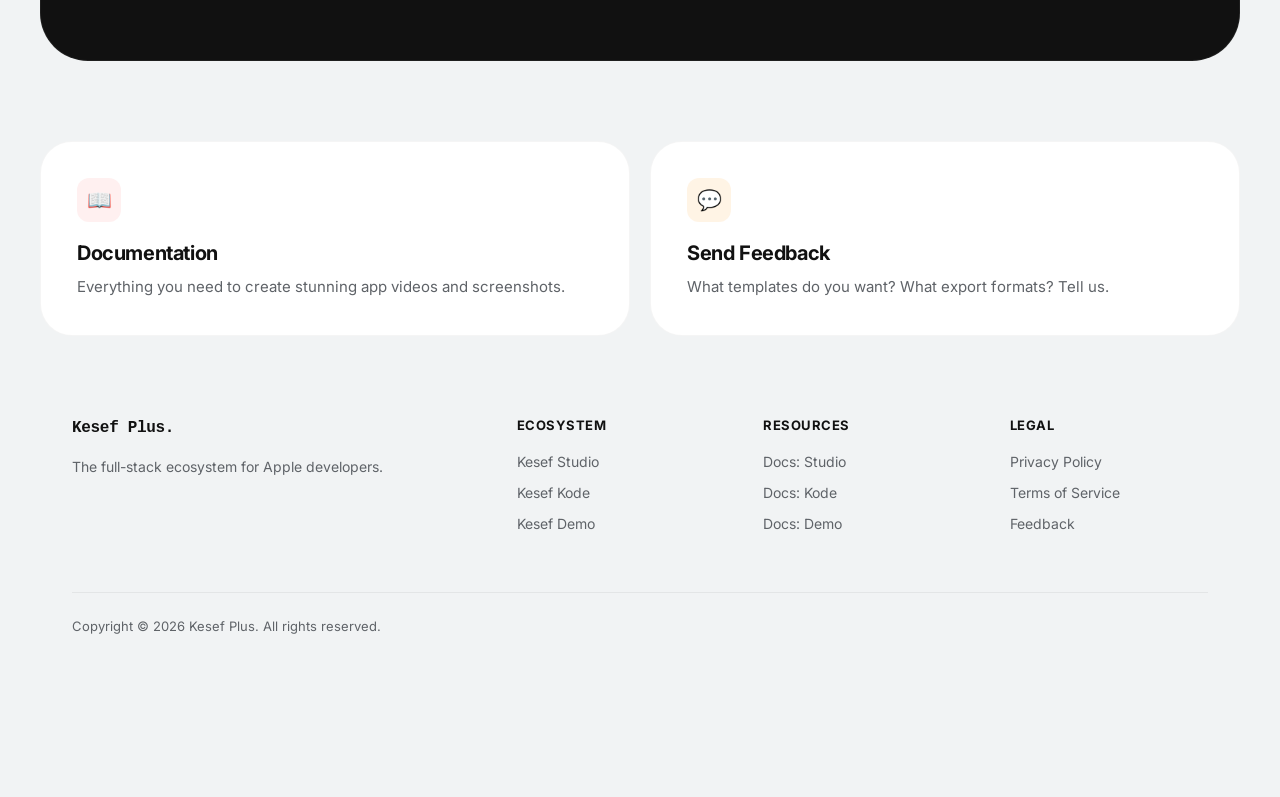
==== commit 7bf46428: "feat: implement mobile dropdown navbar across all pages" ====
--- a/demo.html
+++ b/demo.html
@@ -18,6 +18,7 @@
     <a href="index.html" class="ag-nav-logo" style="display:flex; align-items:center;">
       <img src="assets/k.svg" alt="Kesef Plus" class="ag-logo-img" />
     </a>
+    <button class="ag-mobile-menu-btn">☰</button>
     <ul class="ag-nav-links">
       <li><a href="studio.html">Studio</a></li>
       <li><a href="kode.html">Kode</a></li>
--- a/antigravity.css
+++ b/antigravity.css
@@ -58,7 +58,7 @@
   border-bottom: 1px solid rgba(255,255,255,0.06);
 }
 @media (max-width: 768px) {
-  .ag-nav { flex-direction: row; padding: 12px 16px; gap: 24px; }
+  .ag-nav { flex-direction: row; padding: 12px 16px; justify-content: space-between; }
 }
 .ag-nav-logo {
   color: white; text-decoration: none; font-weight: 700;
@@ -66,20 +66,29 @@
   flex-shrink: 0;
 }
 .ag-logo-img {
-  height: 28px; width: auto; transform: scale(3.2); transform-origin: left center;
+  height: 28px; width: auto;
   transition: transform 0.3s ease;
 }
-@media (max-width: 768px) {
-  .ag-logo-img { transform: scale(2.0); }
+.ag-mobile-menu-btn {
+  display: none; background: transparent; border: none;
+  color: white; font-size: 24px; cursor: pointer; padding: 4px;
 }
 .ag-nav-links { display: flex; gap: 28px; list-style: none; }
 @media (max-width: 768px) {
+  .ag-mobile-menu-btn { display: block; }
   .ag-nav-links { 
-    width: auto; flex: 1; overflow-x: auto; justify-content: flex-start; 
-    padding-bottom: 4px; gap: 20px; 
-    -ms-overflow-style: none; scrollbar-width: none; 
+    position: absolute; top: 100%; left: 0; right: 0;
+    background: rgba(10, 10, 10, 0.95);
+    backdrop-filter: blur(20px) saturate(180%);
+    -webkit-backdrop-filter: blur(20px) saturate(180%);
+    flex-direction: column; padding: 24px; gap: 24px;
+    border-bottom: 1px solid rgba(255,255,255,0.06);
+    opacity: 0; transform: translateY(-10px); pointer-events: none;
+    transition: opacity 0.3s ease, transform 0.3s ease;
   }
-  .ag-nav-links::-webkit-scrollbar { display: none; }
+  .ag-nav-links.mobile-open {
+    opacity: 1; transform: translateY(0); pointer-events: auto;
+  }
 }
 .ag-nav-links a {
   color: rgba(255,255,255,0.6); text-decoration: none; font-size: 14px;
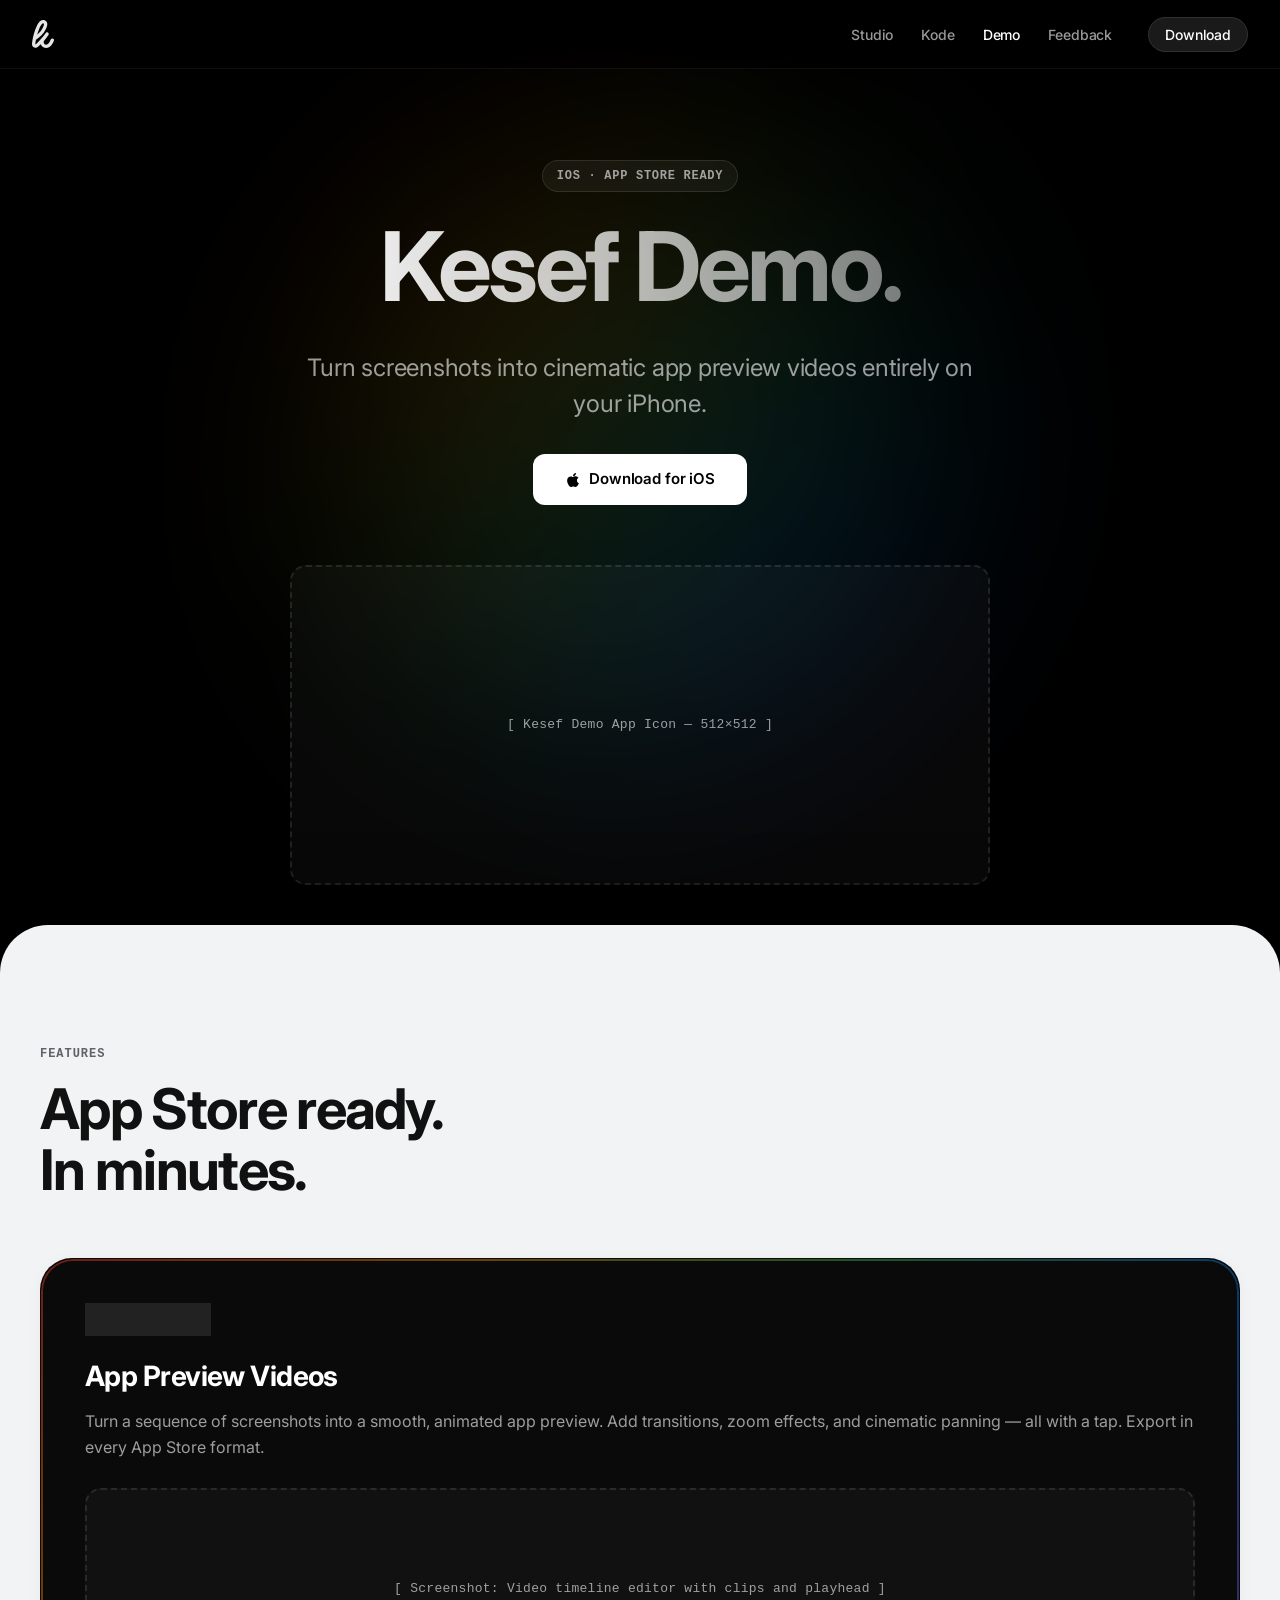
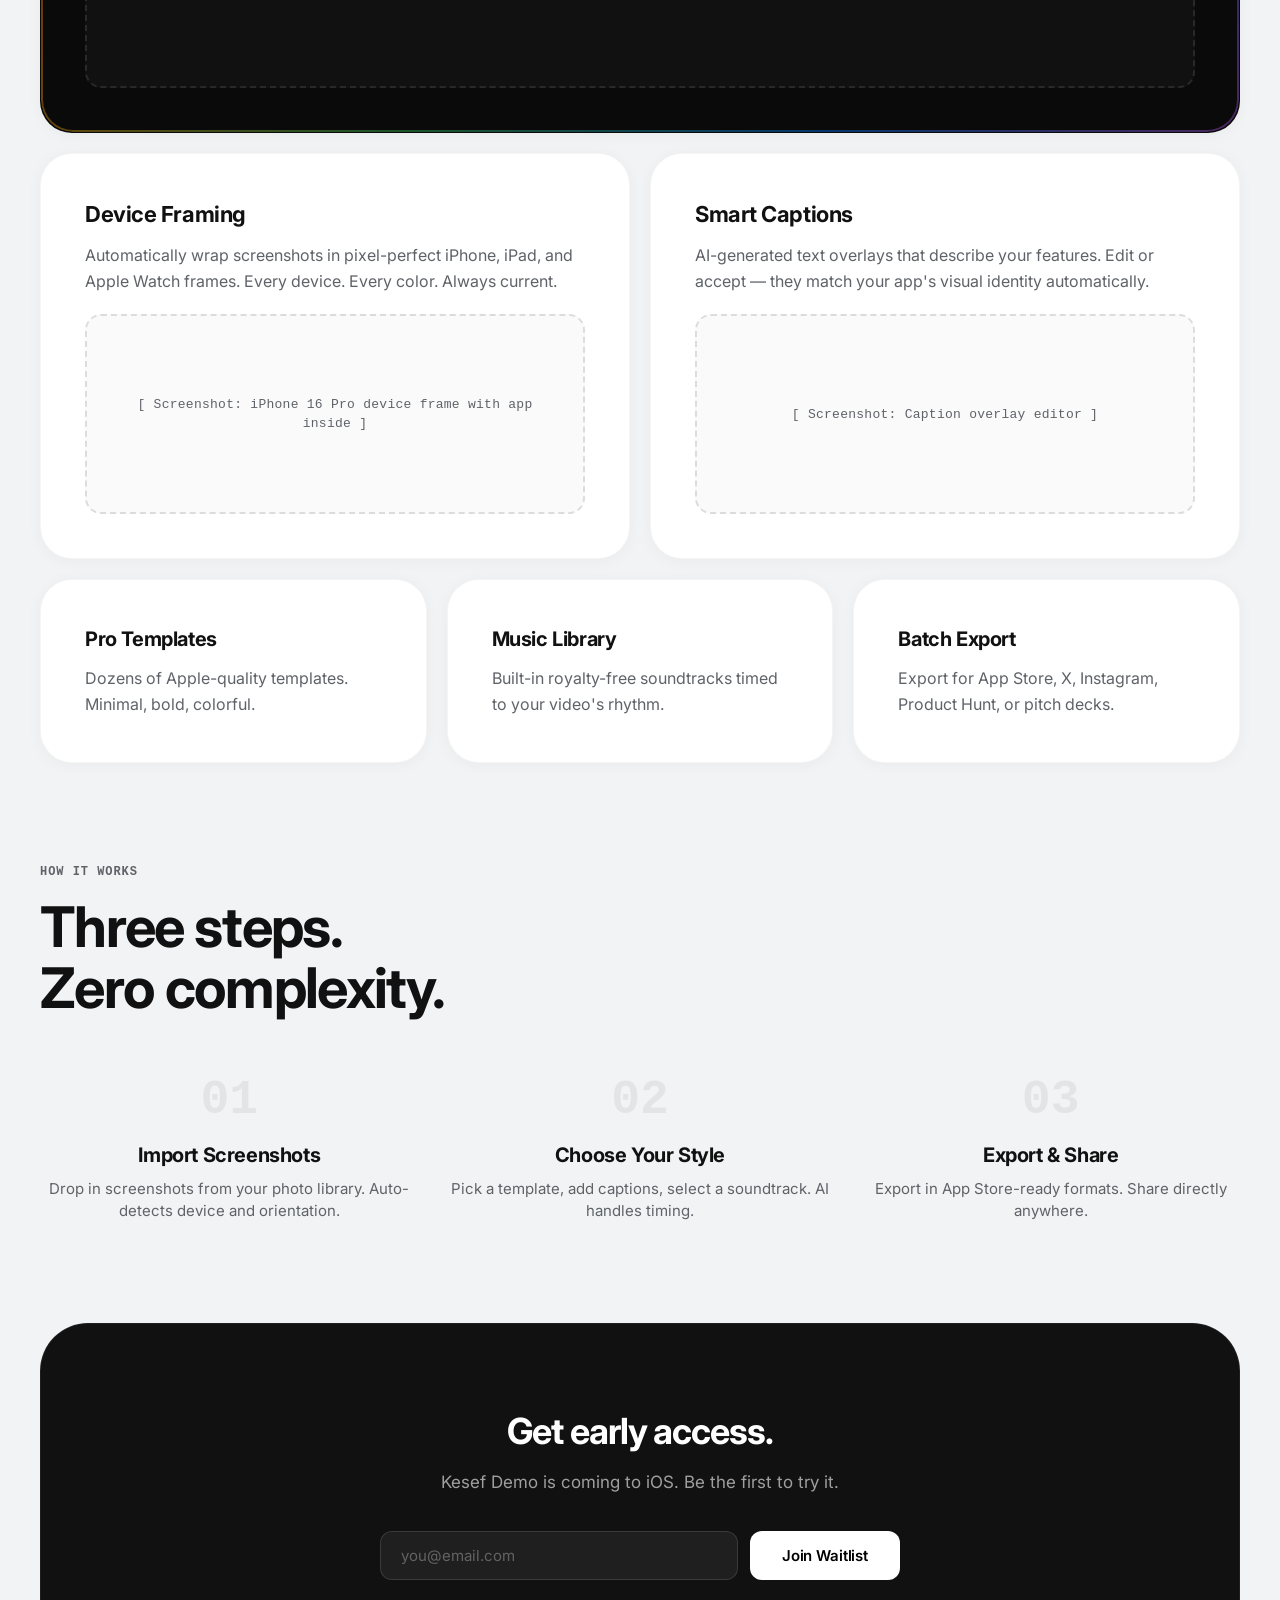
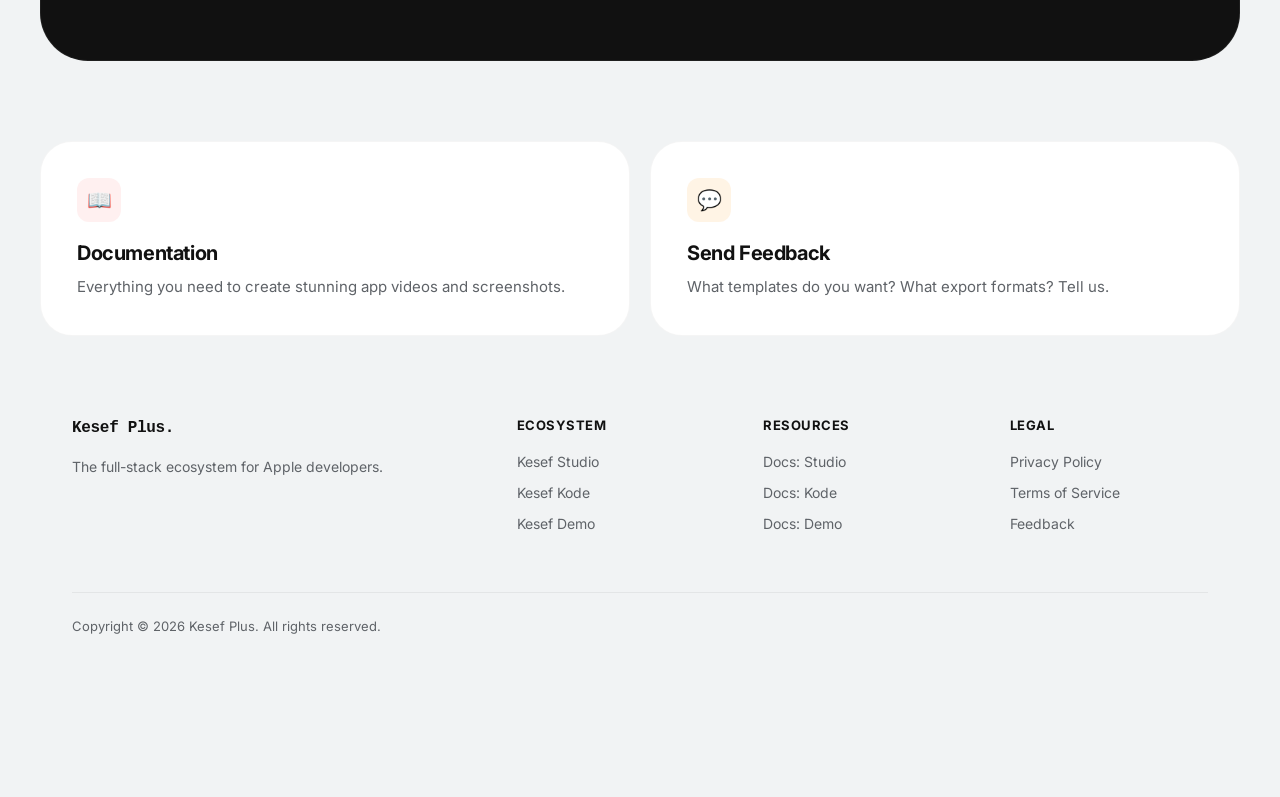
==== commit e2b28e42: "fix: bust ios safari cache by appending ?v=1.1 to css and js assets" ====
--- a/demo.html
+++ b/demo.html
@@ -8,7 +8,7 @@
   <link rel="preconnect" href="https://fonts.googleapis.com" />
   <link rel="preconnect" href="https://fonts.gstatic.com" crossorigin />
   <link href="https://fonts.googleapis.com/css2?family=Inter:wght@400;500;600;700&display=swap" rel="stylesheet" />
-  <link rel="stylesheet" href="antigravity.css" />
+  <link rel="stylesheet" href="antigravity.css?v=1.1" />
 </head>
 <body>
 
@@ -157,6 +157,6 @@
     </div>
   </main>
 
-  <script src="antigravity-app.js" defer></script>
+  <script src="antigravity-app.js?v=1.1" defer></script>
 </body>
 </html>
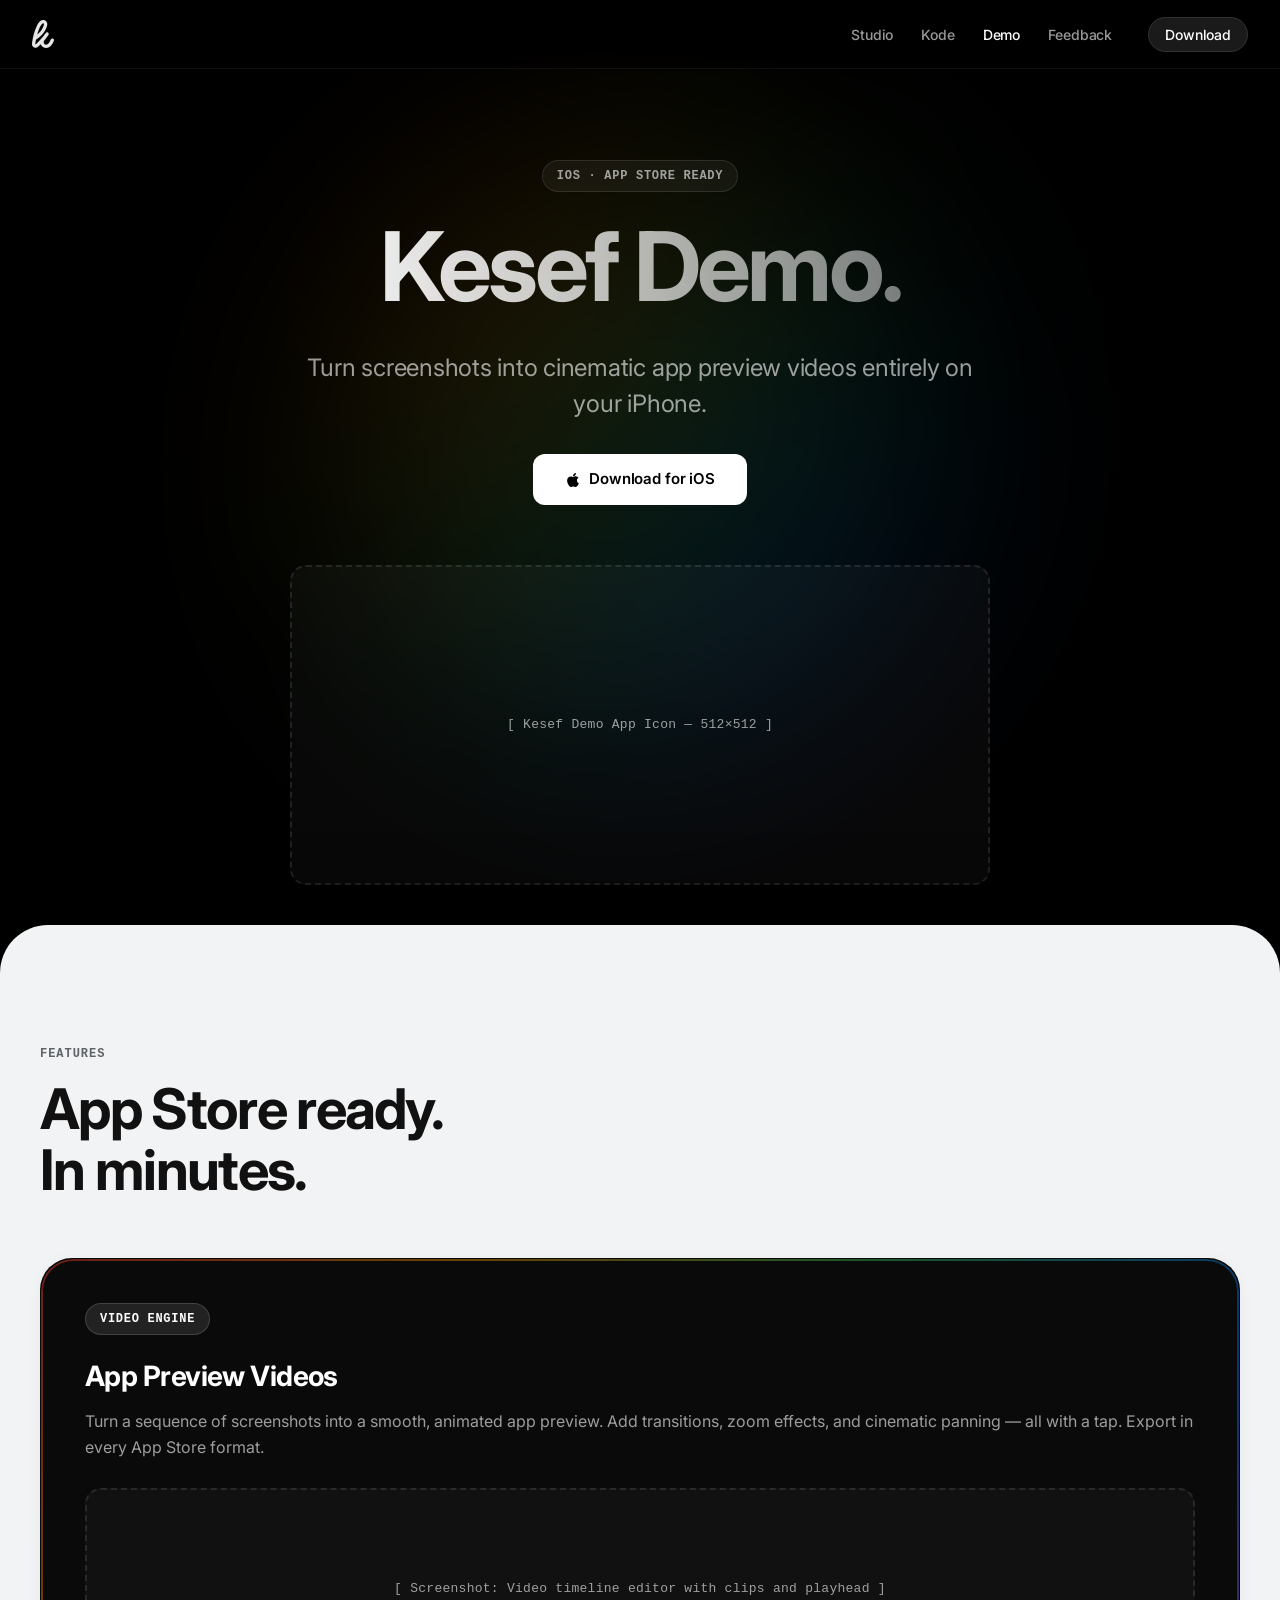
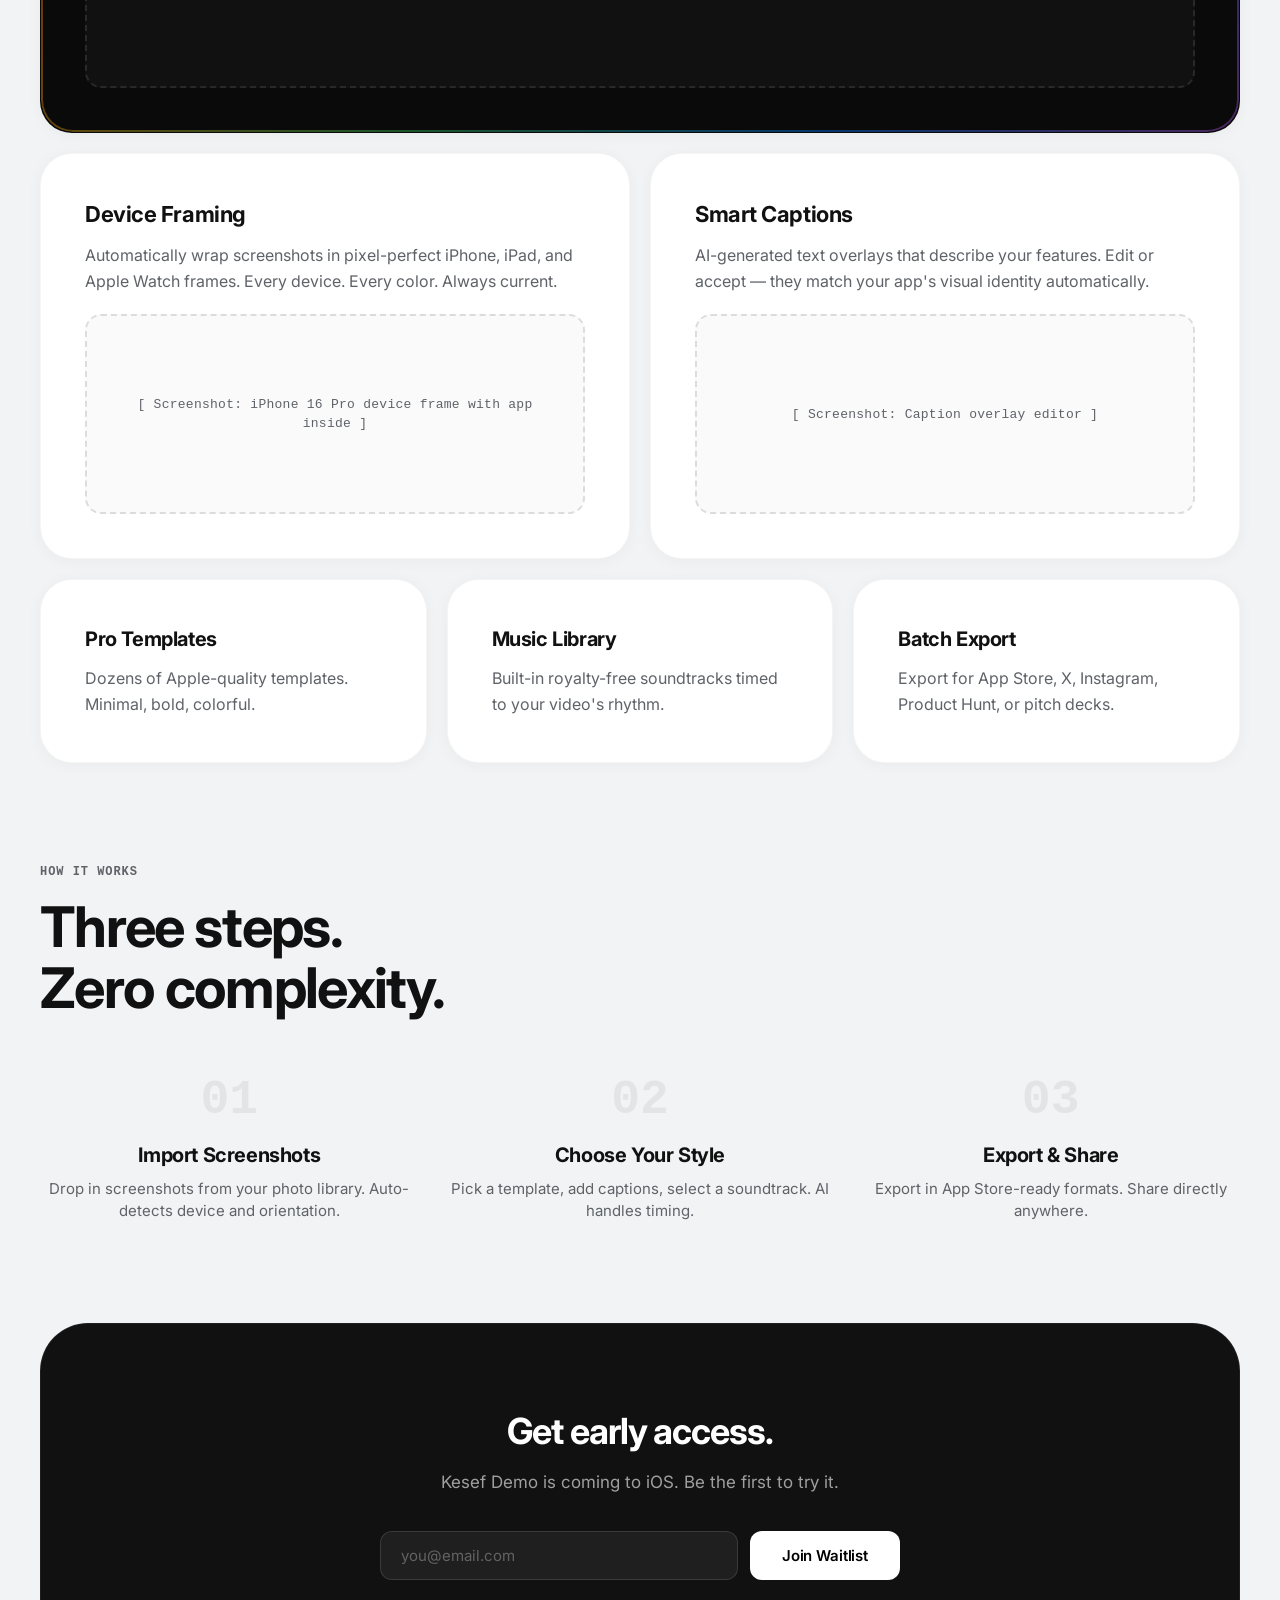
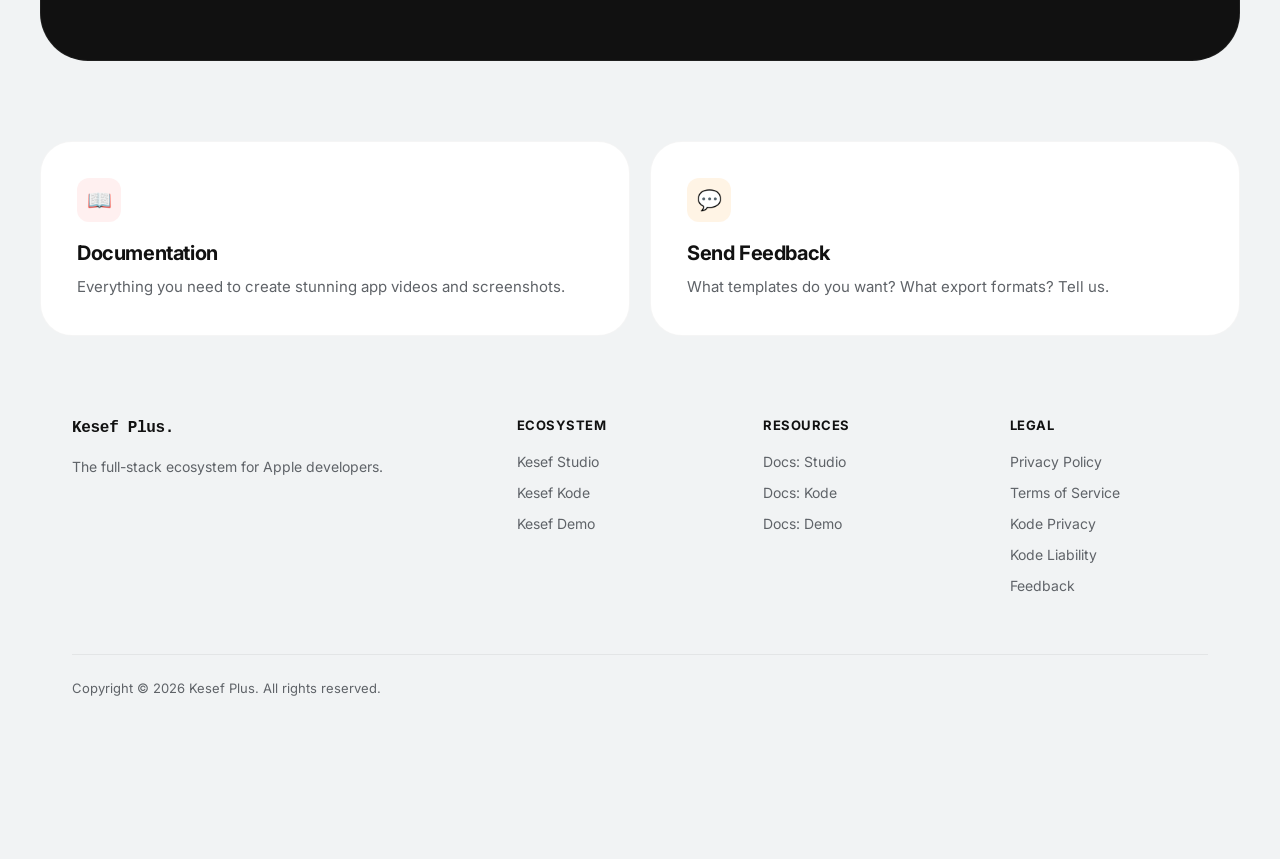
==== commit 76f9796b: "feat: Add Kode Privacy & Kode Liability links to all page footers" ====
--- a/demo.html
+++ b/demo.html
@@ -147,7 +147,7 @@
               </div>
               <div class="ag-footer-col"><h5>Ecosystem</h5><a href="studio.html">Kesef Studio</a><a href="kode.html">Kesef Kode</a><a href="demo.html">Kesef Demo</a></div>
               <div class="ag-footer-col"><h5>Resources</h5><a href="docs-studio.html">Docs: Studio</a><a href="docs-kode.html">Docs: Kode</a><a href="docs-demo.html">Docs: Demo</a></div>
-              <div class="ag-footer-col"><h5>Legal</h5><a href="privacy-policy.html">Privacy Policy</a><a href="terms-of-service.html">Terms of Service</a><a href="feedback.html">Feedback</a></div>
+              <div class="ag-footer-col"><h5>Legal</h5><a href="privacy-policy.html">Privacy Policy</a><a href="terms-of-service.html">Terms of Service</a><a href="kode-privacy.html">Kode Privacy</a><a href="kode-liability.html">Kode Liability</a><a href="feedback.html">Feedback</a></div>
             </div>
             <div class="ag-footer-bottom">Copyright © 2026 Kesef Plus. All rights reserved.</div>
           </footer>
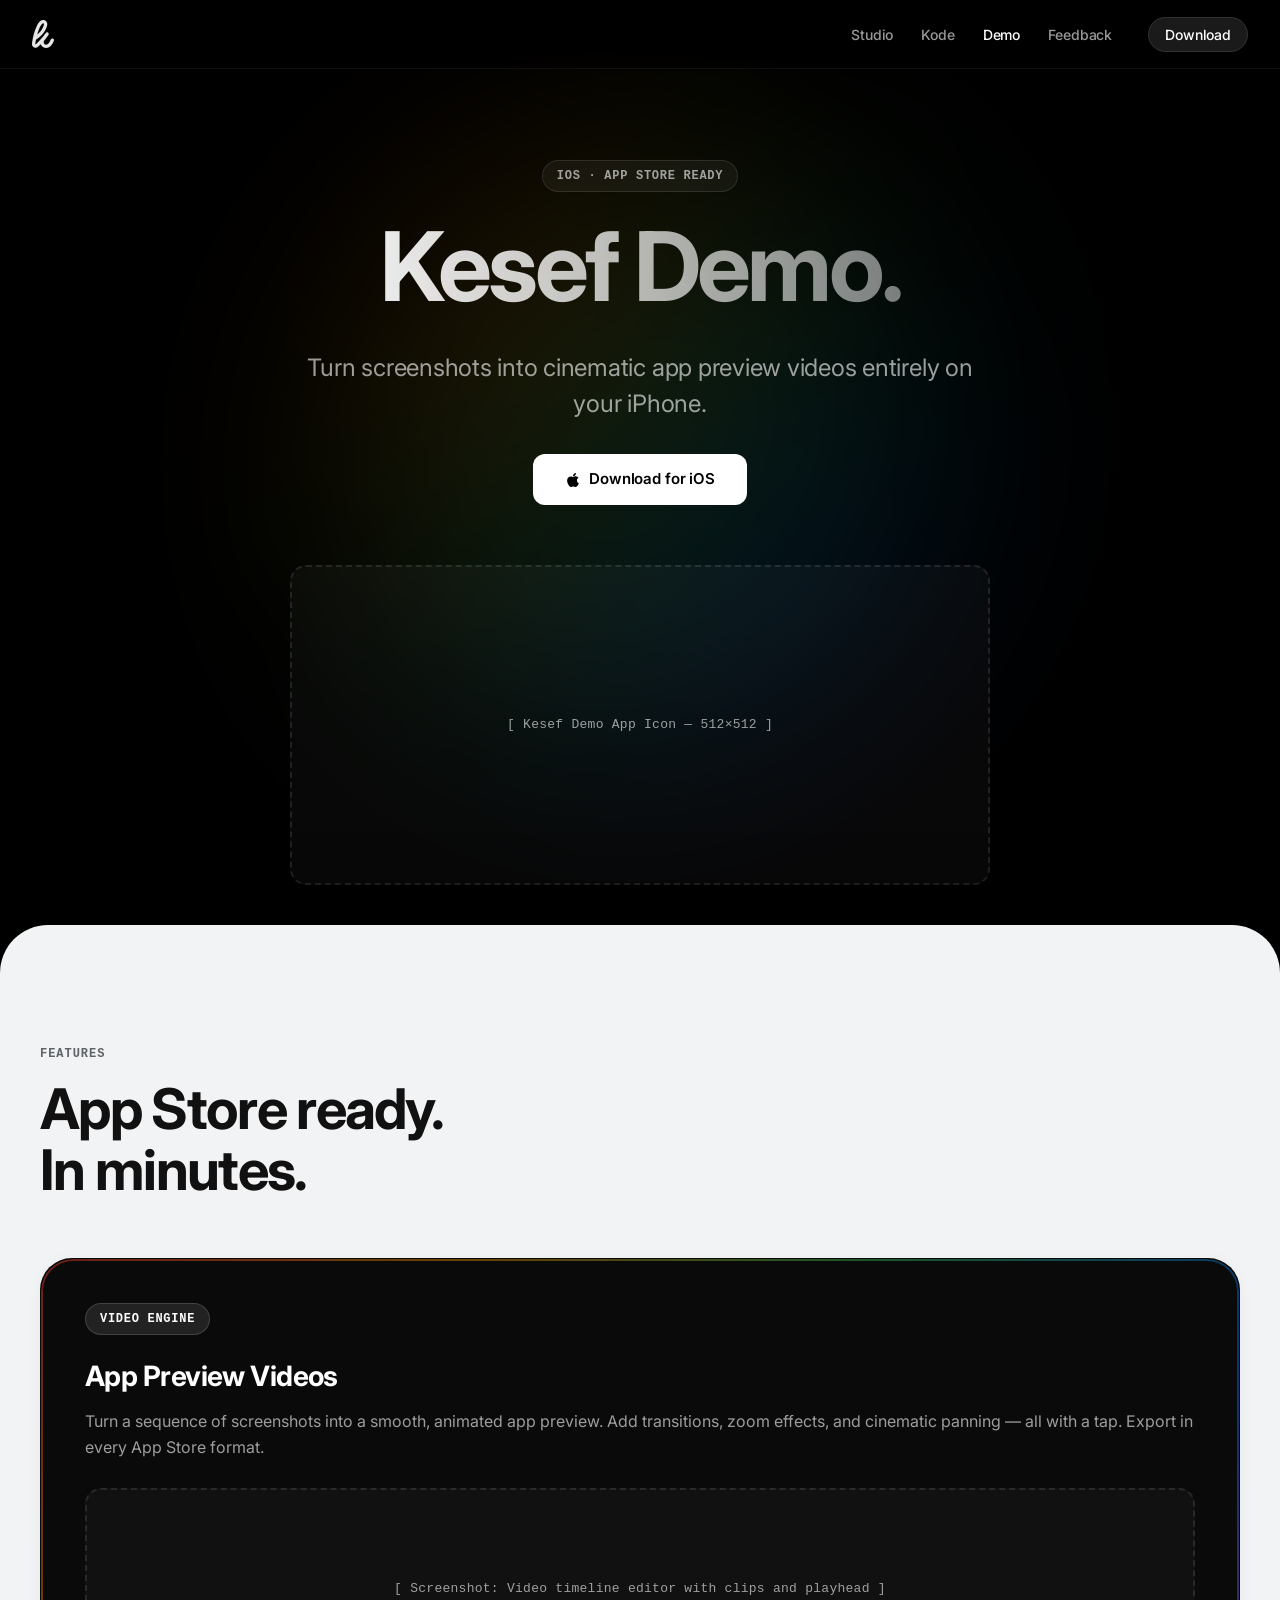
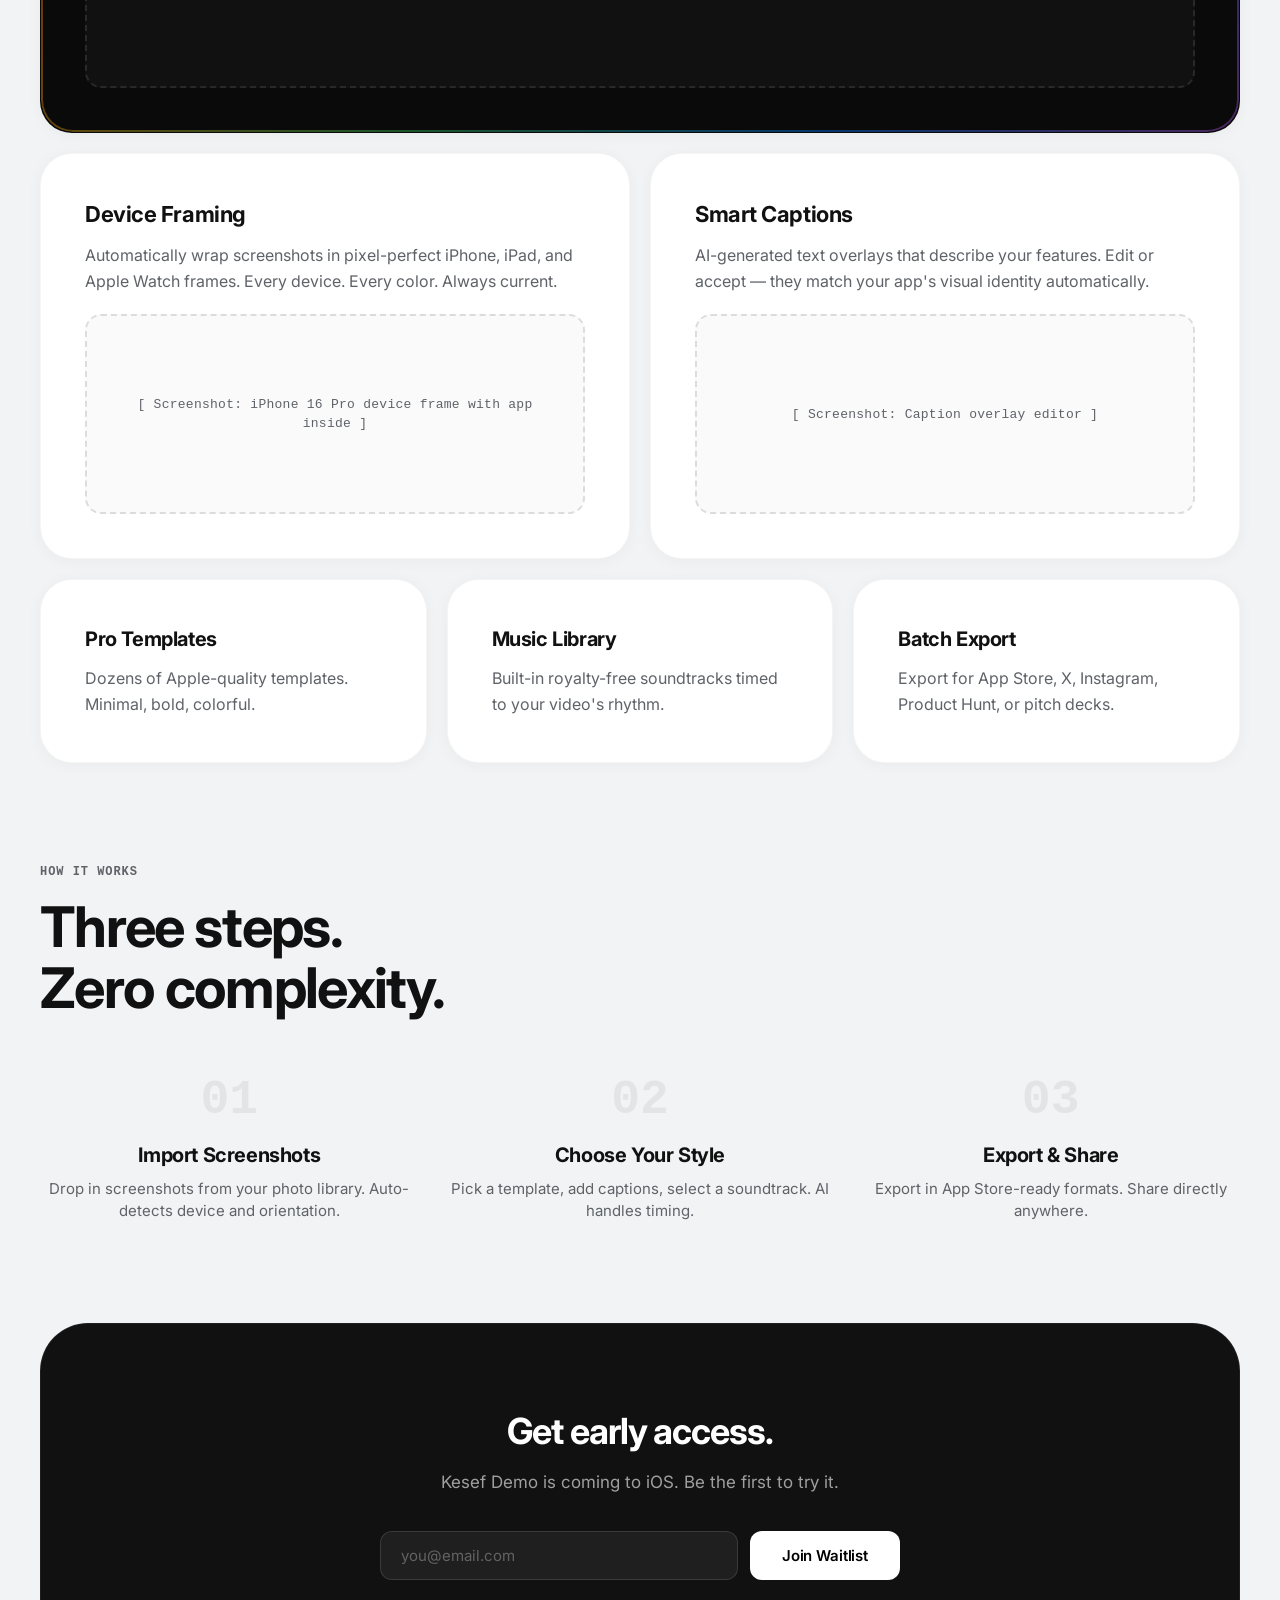
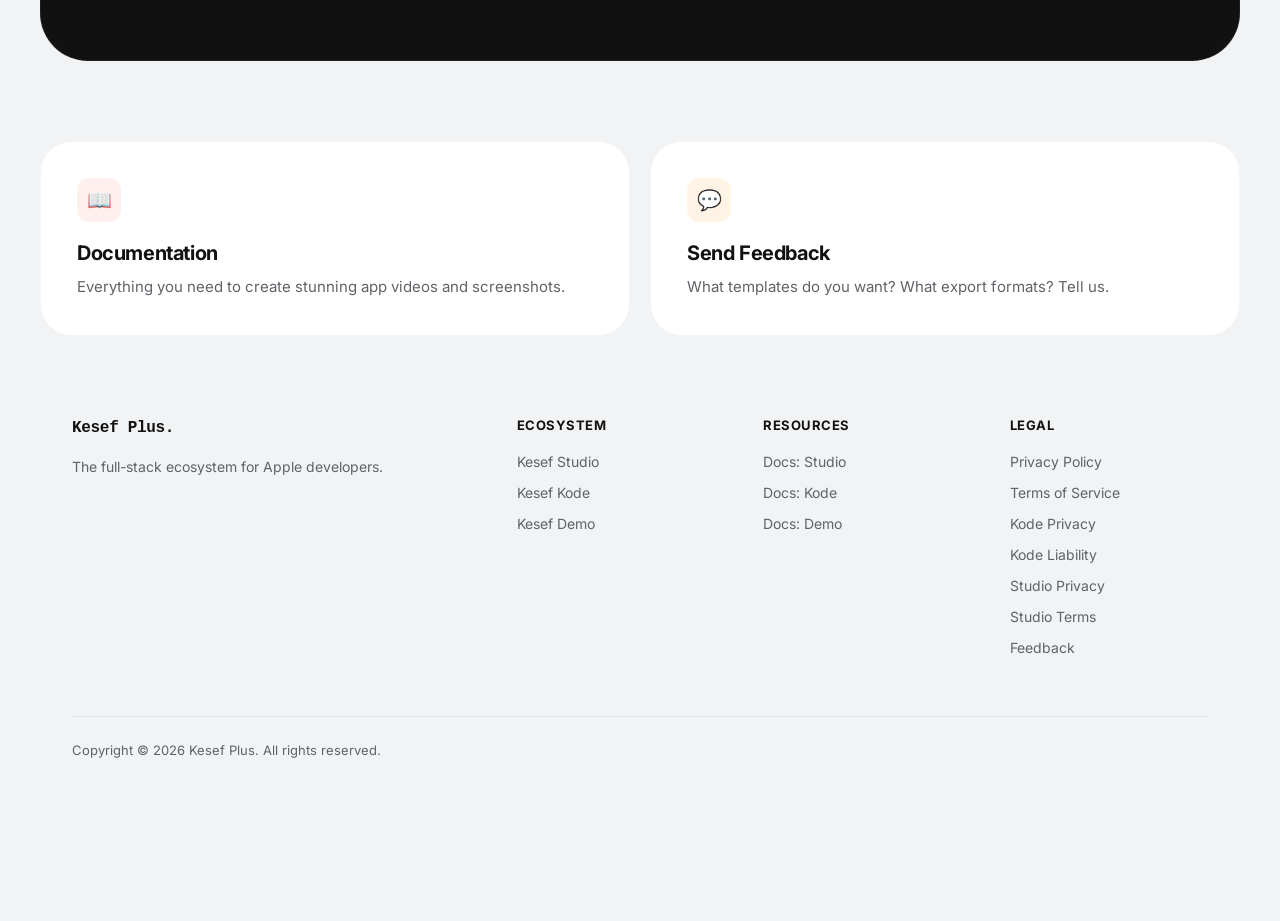
==== commit 08db3be8: "Publish Kesef Studio legal routes and update global footers for v1.1.0 release" ====
--- a/demo.html
+++ b/demo.html
@@ -147,7 +147,7 @@
               </div>
               <div class="ag-footer-col"><h5>Ecosystem</h5><a href="studio.html">Kesef Studio</a><a href="kode.html">Kesef Kode</a><a href="demo.html">Kesef Demo</a></div>
               <div class="ag-footer-col"><h5>Resources</h5><a href="docs-studio.html">Docs: Studio</a><a href="docs-kode.html">Docs: Kode</a><a href="docs-demo.html">Docs: Demo</a></div>
-              <div class="ag-footer-col"><h5>Legal</h5><a href="privacy-policy.html">Privacy Policy</a><a href="terms-of-service.html">Terms of Service</a><a href="kode-privacy.html">Kode Privacy</a><a href="kode-liability.html">Kode Liability</a><a href="feedback.html">Feedback</a></div>
+              <div class="ag-footer-col"><h5>Legal</h5><a href="privacy-policy.html">Privacy Policy</a><a href="terms-of-service.html">Terms of Service</a><a href="kode-privacy.html">Kode Privacy</a><a href="kode-liability.html">Kode Liability</a><a href="kesef-studio/privacy/">Studio Privacy</a><a href="kesef-studio/terms/">Studio Terms</a><a href="feedback.html">Feedback</a></div>
             </div>
             <div class="ag-footer-bottom">Copyright © 2026 Kesef Plus. All rights reserved.</div>
           </footer>
